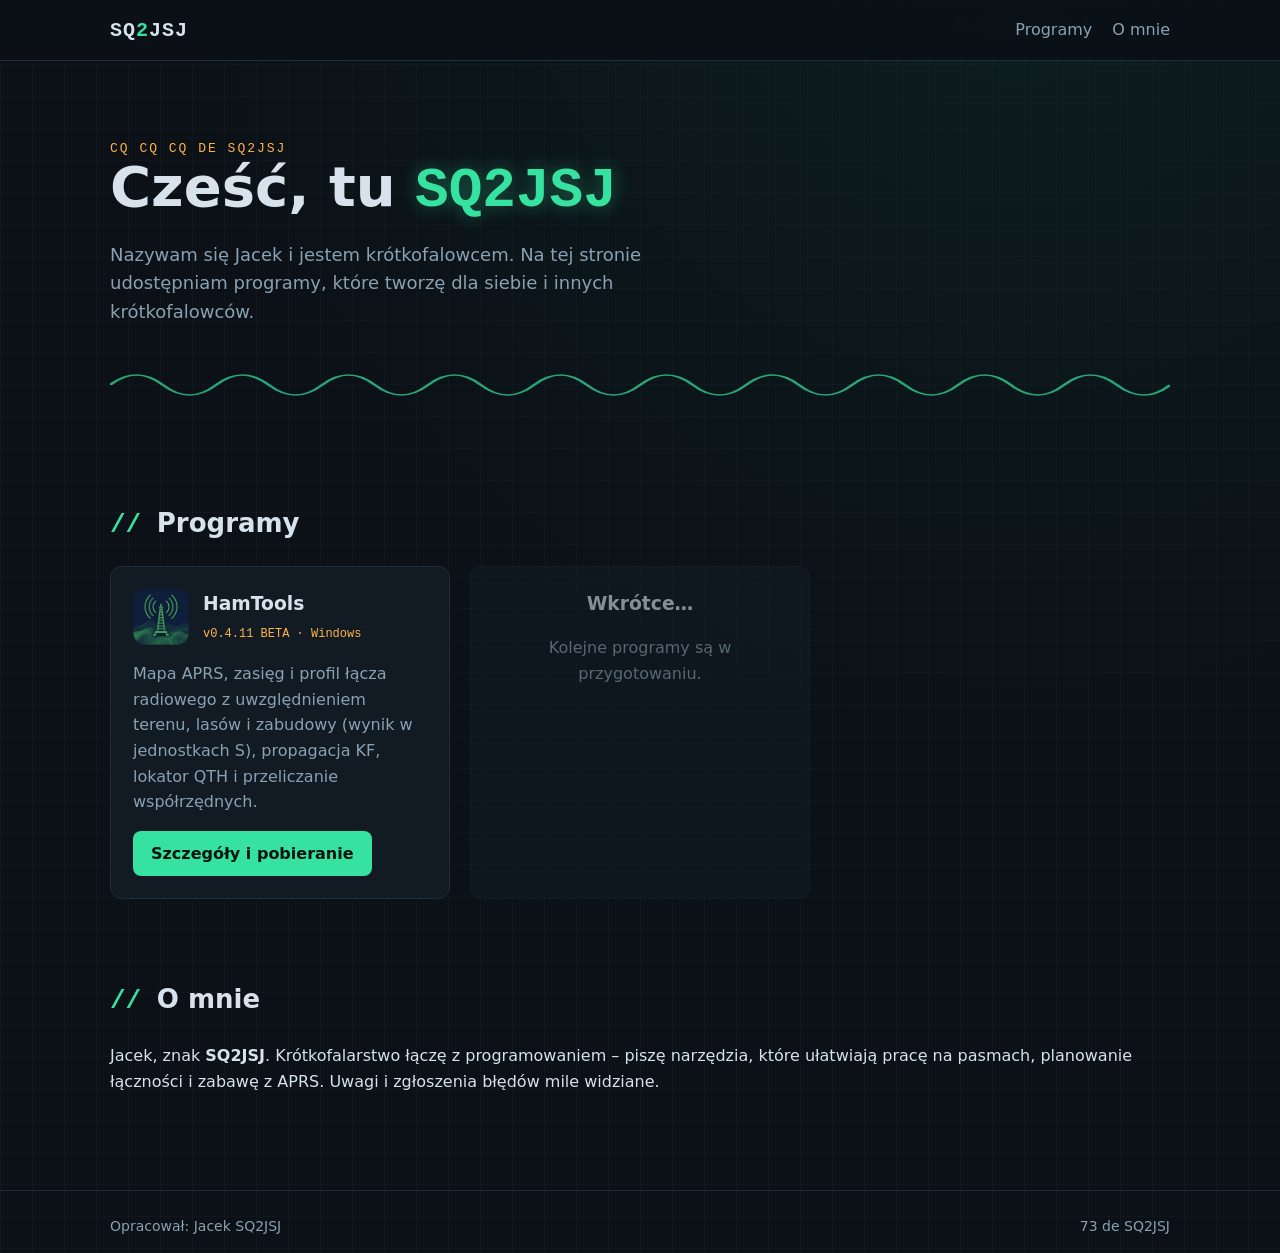
==== index.html @ 062925ce "Strona SQ2JSJ: HamTools" ====
<!DOCTYPE html><html lang="pl"><head><meta charset="utf-8"><meta name="viewport" content="width=device-width,initial-scale=1">
<title>SQ2JSJ – programy dla krótkofalowców</title><meta name="description" content="Strona Jacka SQ2JSJ – programy dla krótkofalowców.">
<link rel="icon" href="assets/favicon.png"><link rel="stylesheet" href="assets/style.css"></head><body>
<header><div class="wrap"><a class="logo" href="index.html">SQ<span>2</span>JSJ</a><nav><a href="#programy">Programy</a><a href="#o-mnie">O mnie</a></nav></div></header>
<main class="wrap">
<div class="hero"><div class="tag">CQ CQ CQ de SQ2JSJ</div><h1>Cześć, tu <span class="cs">SQ2JSJ</span></h1>
<p>Nazywam się Jacek i jestem krótkofalowcem. Na tej stronie udostępniam programy, które tworzę dla siebie i innych krótkofalowców.</p><svg class="wave" viewBox="0 0 400 40" preserveAspectRatio="none" width="100%"><path d="M0 20 Q10 0 20 20 T40 20 T60 20 T80 20 T100 20 T120 20 T140 20 T160 20 T180 20 T200 20 T220 20 T240 20 T260 20 T280 20 T300 20 T320 20 T340 20 T360 20 T380 20 T400 20" fill="none" stroke="#36e2a0" stroke-width="1.5"/></svg></div>
<section id="programy"><h2>Programy</h2><div class="cards">
<article class="card"><div class="top"><img src="assets/img/hamtools-icon.png" alt="Ikona HamTools"><div><h3>HamTools</h3><span class="ver">v0.4.11 BETA · Windows</span></div></div>
<p>Mapa APRS, zasięg i profil łącza radiowego z uwzględnieniem terenu, lasów i zabudowy (wynik w jednostkach S), propagacja KF, lokator QTH i przeliczanie współrzędnych.</p>
<div><a class="btn" href="programy/hamtools.html">Szczegóły i pobieranie</a></div></article>
<article class="card soon"><h3>Wkrótce…</h3><p>Kolejne programy są w przygotowaniu.</p></article>
</div></section>
<section id="o-mnie"><h2>O mnie</h2><p>Jacek, znak <strong>SQ2JSJ</strong>. Krótkofalarstwo łączę z programowaniem – piszę narzędzia, które ułatwiają pracę na pasmach, planowanie łączności i zabawę z APRS. Uwagi i zgłoszenia błędów mile widziane.</p></section>
</main><footer><div class="wrap"><span>Opracował: Jacek SQ2JSJ</span><span>73 de SQ2JSJ</span></div></footer></body></html>
---- assets/style.css ----
:root{--bg:#0b1117;--panel:#121b24;--line:#1f2d3a;--txt:#d7e2ec;--mut:#8aa0b3;--acc:#36e2a0;--acc2:#ffb347}
*{box-sizing:border-box}html{scroll-behavior:smooth}
body{margin:0;font:16px/1.6 system-ui,"Segoe UI",Roboto,sans-serif;color:var(--txt);background:var(--bg);background-image:radial-gradient(circle at 80% -10%,#123a2e55,transparent 50%),linear-gradient(#ffffff05 1px,transparent 1px),linear-gradient(90deg,#ffffff05 1px,transparent 1px);background-size:auto,32px 32px,32px 32px}
a{color:var(--acc)}.wrap{max-width:1100px;margin:0 auto;padding:0 20px}
header{border-bottom:1px solid var(--line);background:#0b1117dd;position:sticky;top:0;z-index:5;backdrop-filter:blur(6px)}
header .wrap{display:flex;align-items:center;justify-content:space-between;height:60px}
.logo{font:700 20px ui-monospace,Consolas,monospace;color:var(--txt);text-decoration:none;letter-spacing:1px}.logo span{color:var(--acc)}
nav a{color:var(--mut);text-decoration:none;margin-left:20px}nav a:hover{color:var(--acc)}
.hero{padding:80px 0 50px}.hero h1{font-size:clamp(32px,6vw,56px);margin:0 0 10px;line-height:1.1}
.hero h1 .cs{font-family:ui-monospace,Consolas,monospace;color:var(--acc);text-shadow:0 0 18px #36e2a066}
.hero p{color:var(--mut);max-width:640px;font-size:18px}.tag{font:13px ui-monospace,monospace;color:var(--acc2);letter-spacing:2px;text-transform:uppercase}
.wave{height:40px;margin-top:20px;opacity:.7}
section{padding:40px 0}h2{font-size:26px;margin:0 0 20px}h2:before{content:"// ";color:var(--acc);font-family:monospace}
.cards{display:grid;grid-template-columns:repeat(auto-fill,minmax(300px,1fr));gap:20px}
.card{background:var(--panel);border:1px solid var(--line);border-radius:12px;padding:22px;display:flex;flex-direction:column;transition:.2s}
.card:hover{border-color:var(--acc);transform:translateY(-2px)}
.card .top{display:flex;gap:14px;align-items:center}.card img{width:56px;height:56px;border-radius:10px}
.card h3{margin:0}.card p{color:var(--mut);flex:1}.ver{font:12px monospace;color:var(--acc2)}
.card.soon{border-style:dashed;opacity:.6;justify-content:center;text-align:center}
.btn{display:inline-block;padding:10px 18px;border-radius:8px;background:var(--acc);color:#04130d;font-weight:700;text-decoration:none;border:0}
.btn.ghost{background:transparent;color:var(--acc);border:1px solid var(--acc)}.btn+.btn{margin-left:10px}
.phead{display:flex;gap:24px;align-items:center;flex-wrap:wrap;padding:60px 0 30px}.phead img{width:110px;height:110px;border-radius:20px;box-shadow:0 0 30px #36e2a033}
.phead h1{margin:0;font-size:44px}
.feat{display:grid;grid-template-columns:repeat(auto-fill,minmax(250px,1fr));gap:16px}
.feat div{background:var(--panel);border:1px solid var(--line);border-left:3px solid var(--acc);border-radius:8px;padding:16px}.feat h3{margin:0 0 6px;font-size:17px}.feat p{margin:0;color:var(--mut);font-size:15px}
.gal{display:grid;grid-template-columns:repeat(auto-fill,minmax(320px,1fr));gap:18px}
.gal figure{margin:0;background:var(--panel);border:1px solid var(--line);border-radius:10px;overflow:hidden}
.gal img{width:100%;display:block;aspect-ratio:16/10;object-fit:cover;object-position:top left;cursor:zoom-in}.gal figcaption{padding:10px 14px;color:var(--mut);font-size:14px}
.req{background:var(--panel);border:1px solid var(--line);border-radius:12px;padding:24px}.req ul{margin:0 0 18px;padding-left:20px}
.badge{font:12px monospace;background:#ffb34722;color:var(--acc2);border:1px solid var(--acc2);border-radius:4px;padding:2px 6px}
#lb{position:fixed;inset:0;background:#000d;display:none;align-items:center;justify-content:center;z-index:9;cursor:zoom-out}#lb img{max-width:95vw;max-height:92vh}
footer{border-top:1px solid var(--line);margin-top:40px;padding:24px 0;color:var(--mut);font-size:14px}footer .wrap{display:flex;justify-content:space-between;flex-wrap:wrap;gap:8px}
@media(max-width:600px){nav a{margin-left:12px;font-size:14px}.hero{padding:50px 0 30px}.phead h1{font-size:34px}.btn+.btn{margin:10px 0 0}}
.soonbadge{display:inline-block;font-size:15px;padding:10px 16px;border-radius:8px}
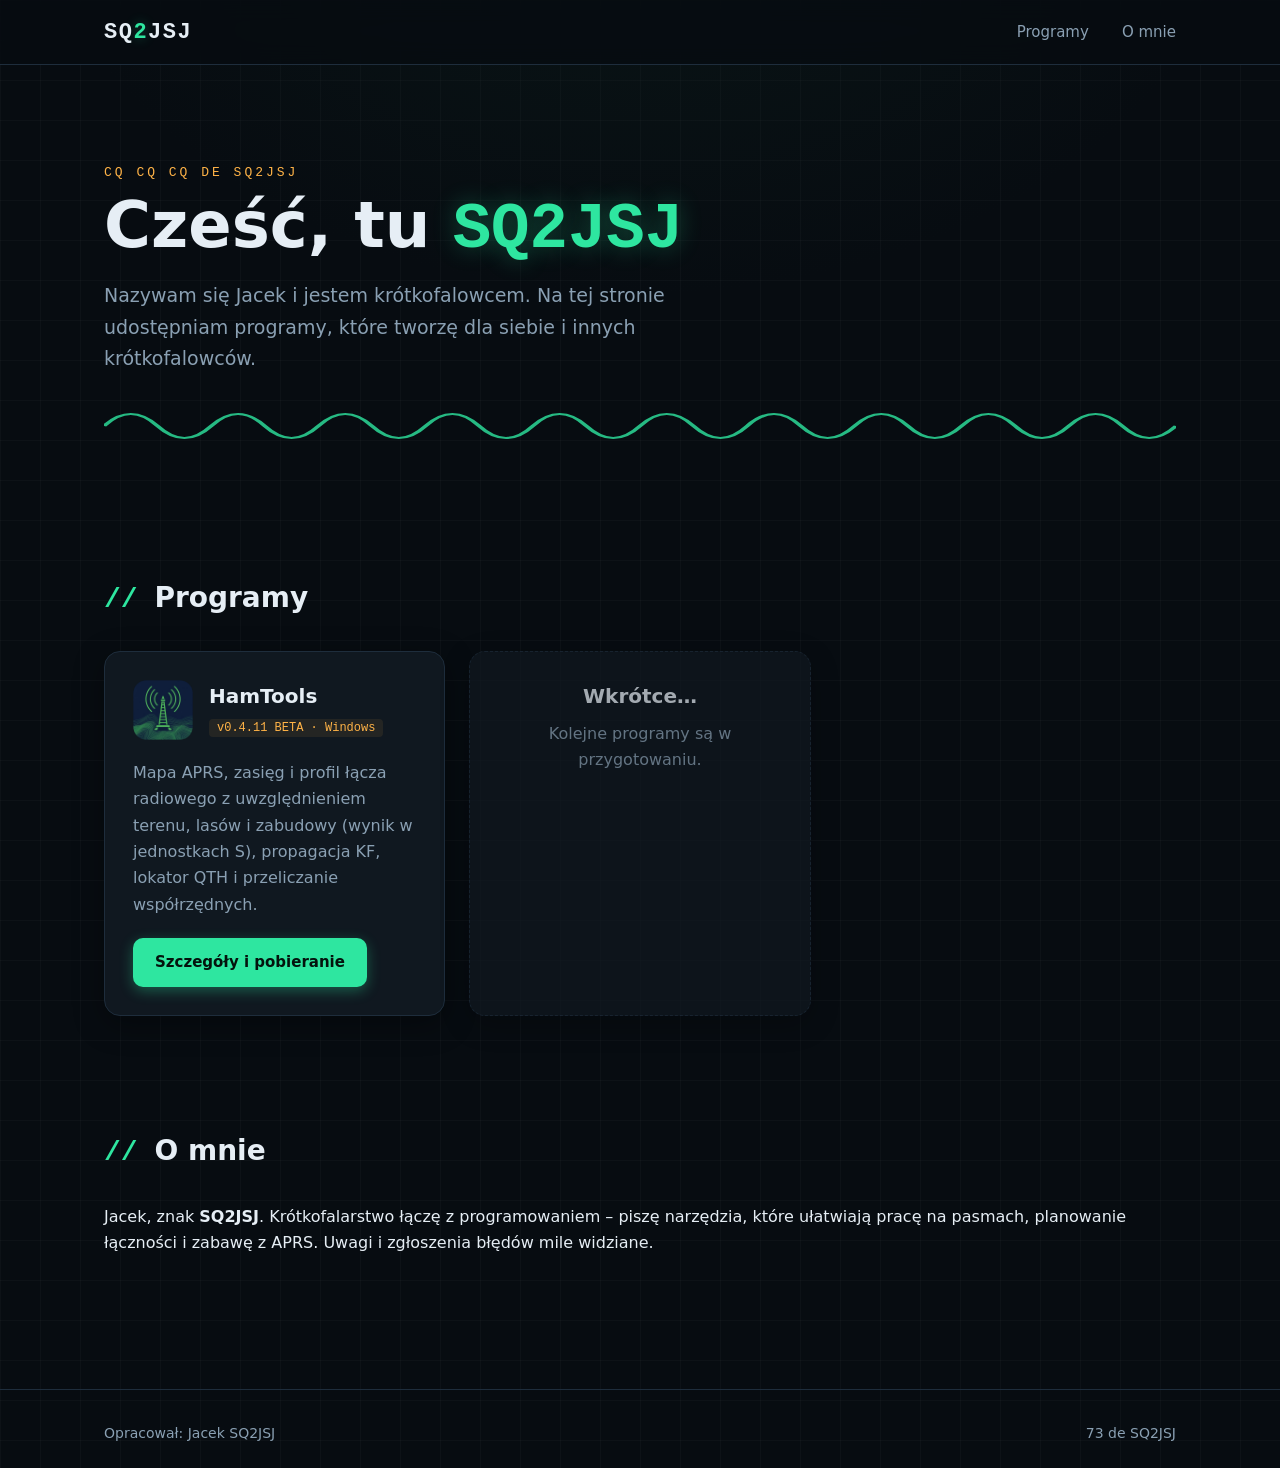
==== commit 7948cd60: "Update index.html" ====
--- a/index.html
+++ b/index.html
@@ -1,15 +1,64 @@
-<!DOCTYPE html><html lang="pl"><head><meta charset="utf-8"><meta name="viewport" content="width=device-width,initial-scale=1">
-<title>SQ2JSJ – programy dla krótkofalowców</title><meta name="description" content="Strona Jacka SQ2JSJ – programy dla krótkofalowców.">
-<link rel="icon" href="assets/favicon.png"><link rel="stylesheet" href="assets/style.css"></head><body>
-<header><div class="wrap"><a class="logo" href="index.html">SQ<span>2</span>JSJ</a><nav><a href="#programy">Programy</a><a href="#o-mnie">O mnie</a></nav></div></header>
+<!DOCTYPE html>
+<html lang="pl">
+<head>
+<meta charset="utf-8">
+<meta name="viewport" content="width=device-width,initial-scale=1">
+<title>SQ2JSJ – programy dla krótkofalowców</title>
+<meta name="description" content="Strona Jacka SQ2JSJ – programy dla krótkofalowców.">
+<link rel="icon" href="assets/favicon.png">
+<link rel="stylesheet" href="assets/style.css">
+</head>
+<body>
+<header>
+  <div class="wrap">
+    <a class="logo" href="index.html">SQ<span>2</span>JSJ</a>
+    <nav>
+      <a href="#programy">Programy</a>
+      <a href="#o-mnie">O mnie</a>
+    </nav>
+  </div>
+</header>
 <main class="wrap">
-<div class="hero"><div class="tag">CQ CQ CQ de SQ2JSJ</div><h1>Cześć, tu <span class="cs">SQ2JSJ</span></h1>
-<p>Nazywam się Jacek i jestem krótkofalowcem. Na tej stronie udostępniam programy, które tworzę dla siebie i innych krótkofalowców.</p><svg class="wave" viewBox="0 0 400 40" preserveAspectRatio="none" width="100%"><path d="M0 20 Q10 0 20 20 T40 20 T60 20 T80 20 T100 20 T120 20 T140 20 T160 20 T180 20 T200 20 T220 20 T240 20 T260 20 T280 20 T300 20 T320 20 T340 20 T360 20 T380 20 T400 20" fill="none" stroke="#36e2a0" stroke-width="1.5"/></svg></div>
-<section id="programy"><h2>Programy</h2><div class="cards">
-<article class="card"><div class="top"><img src="assets/img/hamtools-icon.png" alt="Ikona HamTools"><div><h3>HamTools</h3><span class="ver">v0.4.11 BETA · Windows</span></div></div>
-<p>Mapa APRS, zasięg i profil łącza radiowego z uwzględnieniem terenu, lasów i zabudowy (wynik w jednostkach S), propagacja KF, lokator QTH i przeliczanie współrzędnych.</p>
-<div><a class="btn" href="programy/hamtools.html">Szczegóły i pobieranie</a></div></article>
-<article class="card soon"><h3>Wkrótce…</h3><p>Kolejne programy są w przygotowaniu.</p></article>
-</div></section>
-<section id="o-mnie"><h2>O mnie</h2><p>Jacek, znak <strong>SQ2JSJ</strong>. Krótkofalarstwo łączę z programowaniem – piszę narzędzia, które ułatwiają pracę na pasmach, planowanie łączności i zabawę z APRS. Uwagi i zgłoszenia błędów mile widziane.</p></section>
-</main><footer><div class="wrap"><span>Opracował: Jacek SQ2JSJ</span><span>73 de SQ2JSJ</span></div></footer></body></html>
+  <div class="hero">
+    <div class="tag">CQ CQ CQ de SQ2JSJ</div>
+    <h1>Cześć, tu <span class="cs">SQ2JSJ</span></h1>
+    <p>Nazywam się Jacek i jestem krótkofalowcem. Na tej stronie udostępniam programy, które tworzę dla siebie i innych krótkofalowców.</p>
+    <svg class="wave" viewBox="0 0 400 40" preserveAspectRatio="none" width="100%">
+      <path d="M0 20 Q10 0 20 20 T40 20 T60 20 T80 20 T100 20 T120 20 T140 20 T160 20 T180 20 T200 20 T220 20 T240 20 T260 20 T280 20 T300 20 T320 20 T340 20 T360 20 T380 20 T400 20" fill="none" stroke="#2ee6a0" stroke-width="1.8"/>
+    </svg>
+  </div>
+
+  <section id="programy">
+    <h2>Programy</h2>
+    <div class="cards">
+      <article class="card">
+        <div class="top">
+          <img src="assets/img/hamtools-icon.png" alt="Ikona HamTools">
+          <div>
+            <h3>HamTools</h3>
+            <span class="ver">v0.4.11 BETA · Windows</span>
+          </div>
+        </div>
+        <p>Mapa APRS, zasięg i profil łącza radiowego z uwzględnieniem terenu, lasów i zabudowy (wynik w jednostkach S), propagacja KF, lokator QTH i przeliczanie współrzędnych.</p>
+        <div><a class="btn" href="programy/hamtools.html">Szczegóły i pobieranie</a></div>
+      </article>
+      <article class="card soon">
+        <h3>Wkrótce…</h3>
+        <p>Kolejne programy są w przygotowaniu.</p>
+      </article>
+    </div>
+  </section>
+
+  <section id="o-mnie">
+    <h2>O mnie</h2>
+    <p>Jacek, znak <strong>SQ2JSJ</strong>. Krótkofalarstwo łączę z programowaniem – piszę narzędzia, które ułatwiają pracę na pasmach, planowanie łączności i zabawę z APRS. Uwagi i zgłoszenia błędów mile widziane.</p>
+  </section>
+</main>
+<footer>
+  <div class="wrap">
+    <span>Opracował: Jacek SQ2JSJ</span>
+    <span>73 de SQ2JSJ</span>
+  </div>
+</footer>
+</body>
+</html>
--- a/assets/style.css
+++ b/assets/style.css
@@ -1,34 +1,192 @@
-:root{--bg:#0b1117;--panel:#121b24;--line:#1f2d3a;--txt:#d7e2ec;--mut:#8aa0b3;--acc:#36e2a0;--acc2:#ffb347}
-*{box-sizing:border-box}html{scroll-behavior:smooth}
-body{margin:0;font:16px/1.6 system-ui,"Segoe UI",Roboto,sans-serif;color:var(--txt);background:var(--bg);background-image:radial-gradient(circle at 80% -10%,#123a2e55,transparent 50%),linear-gradient(#ffffff05 1px,transparent 1px),linear-gradient(90deg,#ffffff05 1px,transparent 1px);background-size:auto,32px 32px,32px 32px}
-a{color:var(--acc)}.wrap{max-width:1100px;margin:0 auto;padding:0 20px}
-header{border-bottom:1px solid var(--line);background:#0b1117dd;position:sticky;top:0;z-index:5;backdrop-filter:blur(6px)}
-header .wrap{display:flex;align-items:center;justify-content:space-between;height:60px}
-.logo{font:700 20px ui-monospace,Consolas,monospace;color:var(--txt);text-decoration:none;letter-spacing:1px}.logo span{color:var(--acc)}
-nav a{color:var(--mut);text-decoration:none;margin-left:20px}nav a:hover{color:var(--acc)}
-.hero{padding:80px 0 50px}.hero h1{font-size:clamp(32px,6vw,56px);margin:0 0 10px;line-height:1.1}
-.hero h1 .cs{font-family:ui-monospace,Consolas,monospace;color:var(--acc);text-shadow:0 0 18px #36e2a066}
-.hero p{color:var(--mut);max-width:640px;font-size:18px}.tag{font:13px ui-monospace,monospace;color:var(--acc2);letter-spacing:2px;text-transform:uppercase}
-.wave{height:40px;margin-top:20px;opacity:.7}
-section{padding:40px 0}h2{font-size:26px;margin:0 0 20px}h2:before{content:"// ";color:var(--acc);font-family:monospace}
-.cards{display:grid;grid-template-columns:repeat(auto-fill,minmax(300px,1fr));gap:20px}
-.card{background:var(--panel);border:1px solid var(--line);border-radius:12px;padding:22px;display:flex;flex-direction:column;transition:.2s}
-.card:hover{border-color:var(--acc);transform:translateY(-2px)}
-.card .top{display:flex;gap:14px;align-items:center}.card img{width:56px;height:56px;border-radius:10px}
-.card h3{margin:0}.card p{color:var(--mut);flex:1}.ver{font:12px monospace;color:var(--acc2)}
-.card.soon{border-style:dashed;opacity:.6;justify-content:center;text-align:center}
-.btn{display:inline-block;padding:10px 18px;border-radius:8px;background:var(--acc);color:#04130d;font-weight:700;text-decoration:none;border:0}
-.btn.ghost{background:transparent;color:var(--acc);border:1px solid var(--acc)}.btn+.btn{margin-left:10px}
-.phead{display:flex;gap:24px;align-items:center;flex-wrap:wrap;padding:60px 0 30px}.phead img{width:110px;height:110px;border-radius:20px;box-shadow:0 0 30px #36e2a033}
-.phead h1{margin:0;font-size:44px}
-.feat{display:grid;grid-template-columns:repeat(auto-fill,minmax(250px,1fr));gap:16px}
-.feat div{background:var(--panel);border:1px solid var(--line);border-left:3px solid var(--acc);border-radius:8px;padding:16px}.feat h3{margin:0 0 6px;font-size:17px}.feat p{margin:0;color:var(--mut);font-size:15px}
-.gal{display:grid;grid-template-columns:repeat(auto-fill,minmax(320px,1fr));gap:18px}
-.gal figure{margin:0;background:var(--panel);border:1px solid var(--line);border-radius:10px;overflow:hidden}
-.gal img{width:100%;display:block;aspect-ratio:16/10;object-fit:cover;object-position:top left;cursor:zoom-in}.gal figcaption{padding:10px 14px;color:var(--mut);font-size:14px}
-.req{background:var(--panel);border:1px solid var(--line);border-radius:12px;padding:24px}.req ul{margin:0 0 18px;padding-left:20px}
-.badge{font:12px monospace;background:#ffb34722;color:var(--acc2);border:1px solid var(--acc2);border-radius:4px;padding:2px 6px}
-#lb{position:fixed;inset:0;background:#000d;display:none;align-items:center;justify-content:center;z-index:9;cursor:zoom-out}#lb img{max-width:95vw;max-height:92vh}
-footer{border-top:1px solid var(--line);margin-top:40px;padding:24px 0;color:var(--mut);font-size:14px}footer .wrap{display:flex;justify-content:space-between;flex-wrap:wrap;gap:8px}
-@media(max-width:600px){nav a{margin-left:12px;font-size:14px}.hero{padding:50px 0 30px}.phead h1{font-size:34px}.btn+.btn{margin:10px 0 0}}
-.soonbadge{display:inline-block;font-size:15px;padding:10px 16px;border-radius:8px}
+:root{
+  --bg:#070c11;
+  --panel:#101820;
+  --panel-hover:#15202a;
+  --line:#1e2d3c;
+  --txt:#e6eef5;
+  --mut:#8aa0b3;
+  --acc:#2ee6a0;
+  --acc-glow:#2ee6a055;
+  --acc2:#ffb347;
+  --shadow:0 8px 30px rgba(0,0,0,.35);
+}
+*{box-sizing:border-box}
+html{scroll-behavior:smooth}
+body{
+  margin:0;
+  font:16px/1.65 system-ui,"Segoe UI",Roboto,sans-serif;
+  color:var(--txt);
+  background:var(--bg);
+  background-image:
+    radial-gradient(ellipse 80% 50% at 50% -10%, #0f2a2255, transparent 60%),
+    linear-gradient(#ffffff06 1px, transparent 1px),
+    linear-gradient(90deg,#ffffff06 1px, transparent 1px);
+  background-size:auto, 40px 40px, 40px 40px;
+}
+a{color:var(--acc);text-decoration:none}
+a:hover{text-decoration:underline}
+.wrap{max-width:1120px;margin:0 auto;padding:0 24px}
+
+/* Header */
+header{
+  border-bottom:1px solid var(--line);
+  background:#070c11cc;
+  position:sticky;top:0;z-index:10;
+  backdrop-filter:blur(12px);
+}
+header .wrap{display:flex;align-items:center;justify-content:space-between;height:64px}
+.logo{
+  font:700 22px ui-monospace,Consolas,monospace;
+  color:var(--txt);letter-spacing:1.5px;
+  text-decoration:none;
+}
+.logo span{color:var(--acc);text-shadow:0 0 12px var(--acc-glow)}
+nav a{
+  color:var(--mut);margin-left:28px;font-size:15px;font-weight:500;
+  transition:color .2s;
+}
+nav a:hover{color:var(--acc);text-decoration:none}
+
+/* Hero */
+.hero{padding:100px 0 60px;text-align:left}
+.hero .tag{
+  font:13px ui-monospace,monospace;color:var(--acc2);
+  letter-spacing:3px;text-transform:uppercase;margin-bottom:12px;
+}
+.hero h1{
+  font-size:clamp(36px,7vw,64px);
+  margin:0 0 16px;line-height:1.05;font-weight:700;
+}
+.hero h1 .cs{
+  font-family:ui-monospace,Consolas,monospace;
+  color:var(--acc);
+  text-shadow:0 0 24px var(--acc-glow);
+}
+.hero p{color:var(--mut);max-width:640px;font-size:19px;margin:0}
+.wave{height:48px;margin-top:28px;opacity:.8}
+
+/* Sections */
+section{padding:56px 0}
+h2{
+  font-size:28px;margin:0 0 28px;font-weight:600;
+}
+h2:before{content:"// ";color:var(--acc);font-family:monospace;font-weight:700}
+
+/* Cards */
+.cards{display:grid;grid-template-columns:repeat(auto-fill,minmax(320px,1fr));gap:24px}
+.card{
+  background:var(--panel);
+  border:1px solid var(--line);
+  border-radius:16px;
+  padding:28px;
+  display:flex;flex-direction:column;
+  transition:all .25s ease;
+  box-shadow:var(--shadow);
+}
+.card:hover{
+  border-color:var(--acc);
+  transform:translateY(-4px);
+  background:var(--panel-hover);
+  box-shadow:0 12px 40px rgba(46,230,160,.12);
+}
+.card .top{display:flex;gap:16px;align-items:center;margin-bottom:12px}
+.card img{width:60px;height:60px;border-radius:12px;object-fit:cover}
+.card h3{margin:0;font-size:20px}
+.card p{color:var(--mut);flex:1;margin:8px 0 20px}
+.ver{font:12px monospace;color:var(--acc2);background:#ffb34715;padding:2px 8px;border-radius:4px}
+.card.soon{
+  border-style:dashed;opacity:.7;justify-content:center;text-align:center;
+  min-height:220px;
+}
+
+/* Buttons */
+.btn{
+  display:inline-block;padding:12px 22px;border-radius:10px;
+  background:var(--acc);color:#04130d;font-weight:700;font-size:15px;
+  text-decoration:none;border:0;transition:.2s;
+  box-shadow:0 4px 14px var(--acc-glow);
+}
+.btn:hover{transform:translateY(-1px);box-shadow:0 6px 20px var(--acc-glow);text-decoration:none}
+.btn.ghost{
+  background:transparent;color:var(--acc);border:1.5px solid var(--acc);
+  box-shadow:none;
+}
+.btn.ghost:hover{background:#2ee6a010}
+
+/* Program header */
+.phead{
+  display:flex;gap:28px;align-items:center;flex-wrap:wrap;
+  padding:70px 0 20px;
+}
+.phead img{
+  width:120px;height:120px;border-radius:24px;
+  box-shadow:0 0 40px var(--acc-glow);
+}
+.phead h1{margin:0;font-size:48px;line-height:1.1}
+.badge{
+  font:12px monospace;background:#ffb34722;color:var(--acc2);
+  border:1px solid var(--acc2);border-radius:6px;padding:3px 8px;vertical-align:middle;
+}
+
+/* Features */
+.feat{display:grid;grid-template-columns:repeat(auto-fill,minmax(260px,1fr));gap:20px}
+.feat div{
+  background:var(--panel);border:1px solid var(--line);
+  border-left:4px solid var(--acc);border-radius:12px;padding:20px;
+  transition:.2s;
+}
+.feat div:hover{border-color:var(--acc);transform:translateY(-2px)}
+.feat h3{margin:0 0 8px;font-size:17px}
+.feat p{margin:0;color:var(--mut);font-size:15px}
+
+/* Gallery */
+.gal{display:grid;grid-template-columns:repeat(auto-fill,minmax(340px,1fr));gap:22px}
+.gal figure{
+  margin:0;background:var(--panel);border:1px solid var(--line);
+  border-radius:14px;overflow:hidden;transition:.25s;
+  box-shadow:var(--shadow);
+}
+.gal figure:hover{transform:translateY(-3px);border-color:var(--acc)}
+.gal img{
+  width:100%;display:block;aspect-ratio:16/10;object-fit:cover;
+  object-position:top left;cursor:zoom-in;transition:.3s;
+}
+.gal figure:hover img{transform:scale(1.02)}
+.gal figcaption{padding:12px 16px;color:var(--mut);font-size:14px}
+
+/* Requirements */
+.req{
+  background:var(--panel);border:1px solid var(--line);
+  border-radius:16px;padding:32px;box-shadow:var(--shadow);
+}
+.req ul{margin:0 0 20px;padding-left:20px;line-height:1.8}
+.soonbadge{
+  display:inline-block;font-size:15px;padding:12px 20px;
+  border-radius:10px;background:#ffb34715;color:var(--acc2);border:1px solid var(--acc2);
+}
+
+/* Lightbox */
+#lb{
+  position:fixed;inset:0;background:#000c;display:none;
+  align-items:center;justify-content:center;z-index:100;cursor:zoom-out;
+  backdrop-filter:blur(4px);
+}
+#lb img{max-width:95vw;max-height:92vh;border-radius:8px;box-shadow:0 20px 60px #000}
+
+/* Footer */
+footer{
+  border-top:1px solid var(--line);margin-top:60px;padding:32px 0;
+  color:var(--mut);font-size:14px;
+}
+footer .wrap{display:flex;justify-content:space-between;flex-wrap:wrap;gap:12px}
+
+/* Mobile */
+@media(max-width:640px){
+  .hero{padding:70px 0 40px}
+  .hero h1{font-size:36px}
+  nav a{margin-left:16px;font-size:14px}
+  .phead{flex-direction:column;text-align:center;padding:40px 0 10px}
+  .phead h1{font-size:36px}
+  .cards,.feat,.gal{grid-template-columns:1fr}
+  .btn+.btn{margin-left:0;margin-top:10px;display:block;text-align:center}
+}
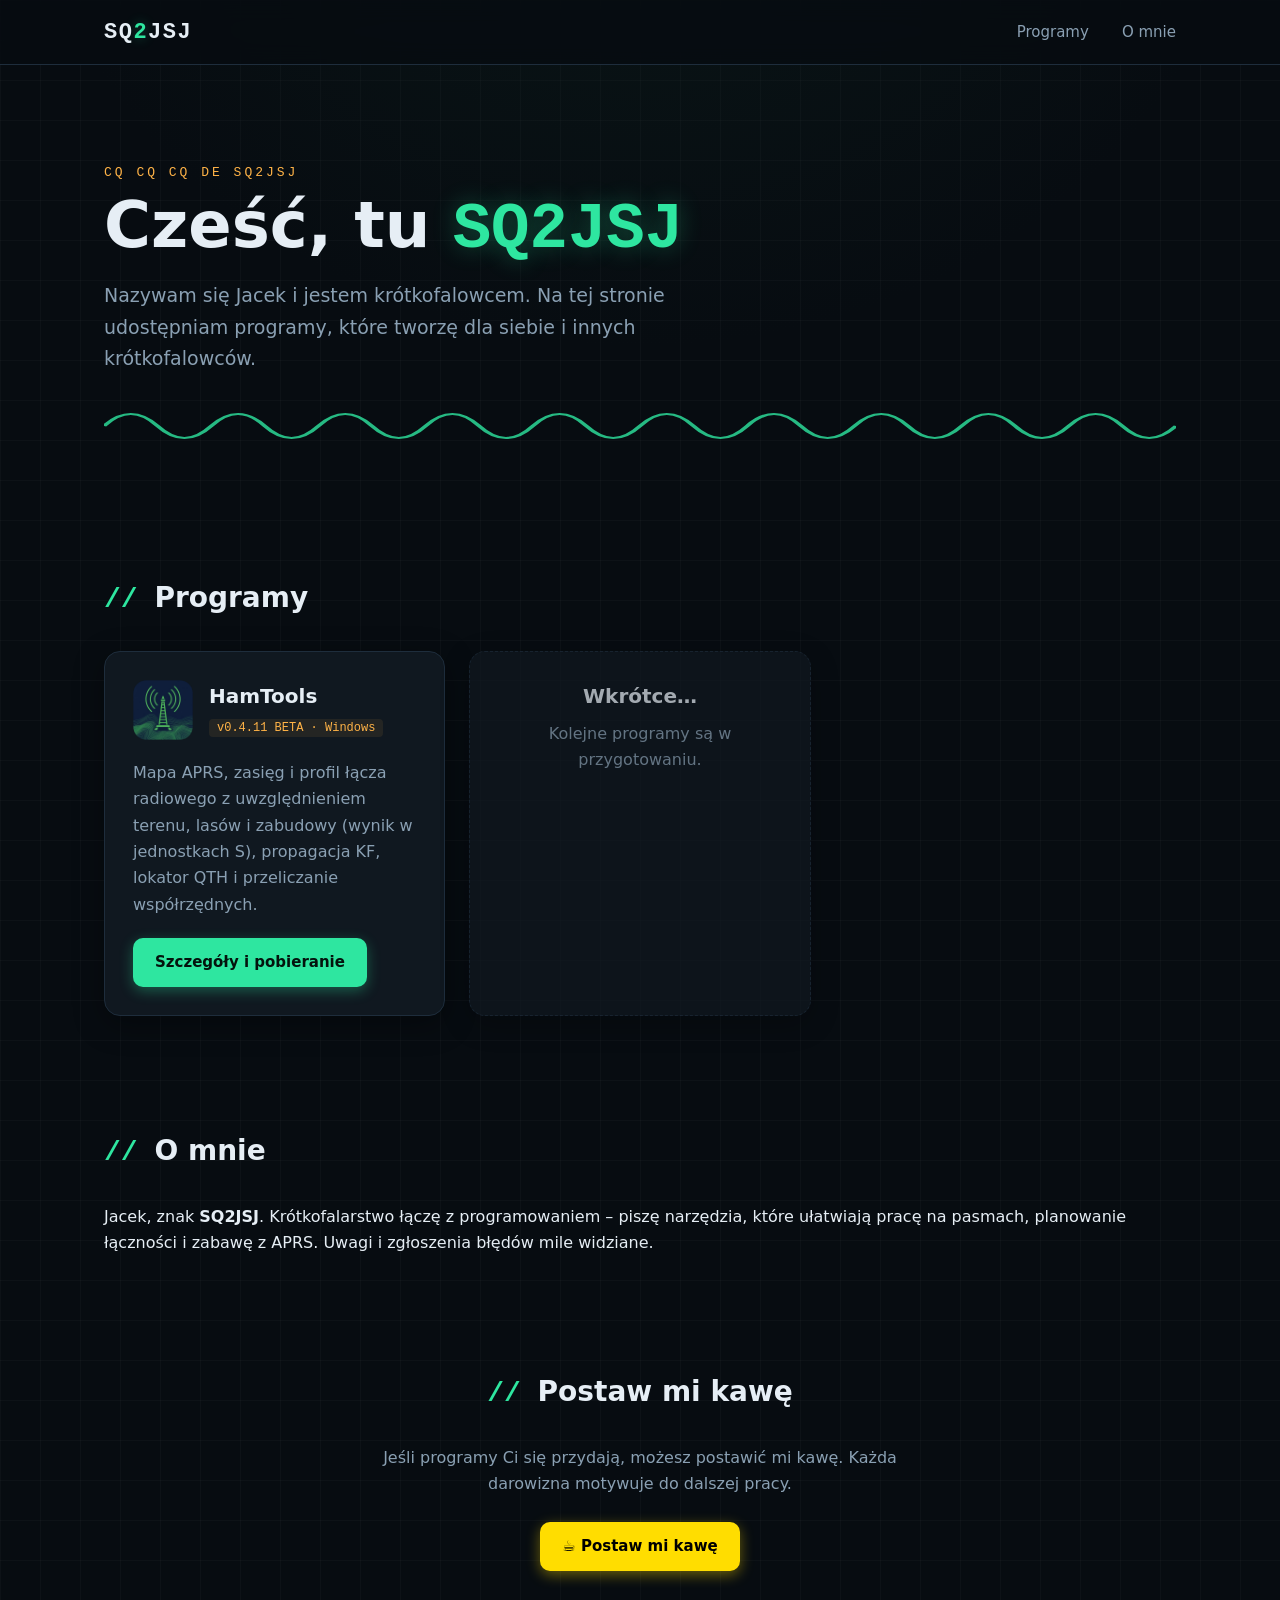
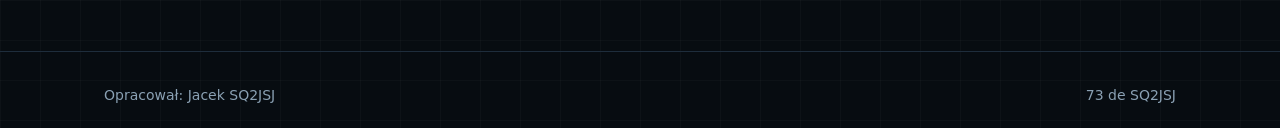
==== commit 2d01a989: "Update index.html" ====
--- a/index.html
+++ b/index.html
@@ -53,6 +53,14 @@
     <h2>O mnie</h2>
     <p>Jacek, znak <strong>SQ2JSJ</strong>. Krótkofalarstwo łączę z programowaniem – piszę narzędzia, które ułatwiają pracę na pasmach, planowanie łączności i zabawę z APRS. Uwagi i zgłoszenia błędów mile widziane.</p>
   </section>
+
+  <section id="darowizna" style="text-align:center;padding:40px 0 20px">
+    <h2>Postaw mi kawę</h2>
+    <p style="color:var(--mut);max-width:560px;margin:0 auto 24px">Jeśli programy Ci się przydają, możesz postawić mi kawę. Każda darowizna motywuje do dalszej pracy.</p>
+    <a class="btn" href="https://buymeacoffee.com/sq2jsj" target="_blank" rel="noopener" style="background:#ffdd00;color:#000;box-shadow:0 4px 14px #ffdd0066">
+      ☕ Postaw mi kawę
+    </a>
+  </section>
 </main>
 <footer>
   <div class="wrap">
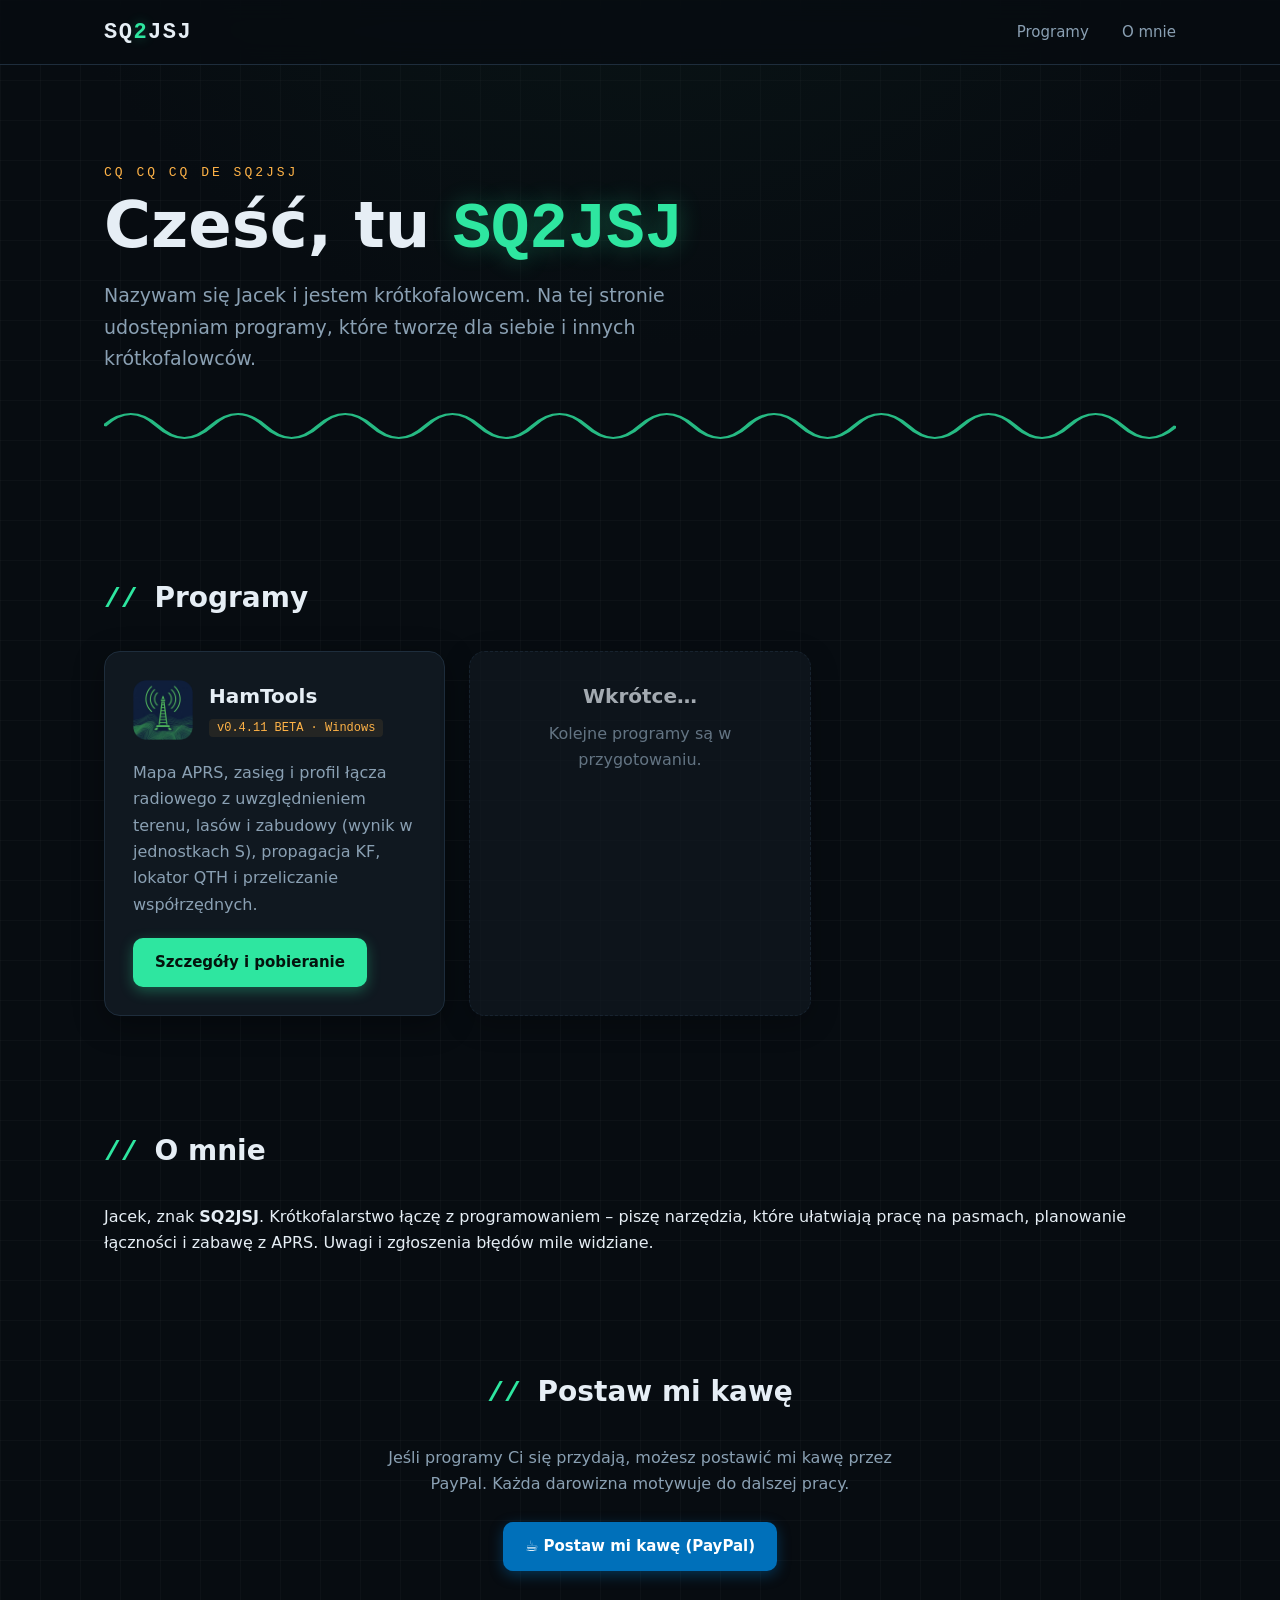
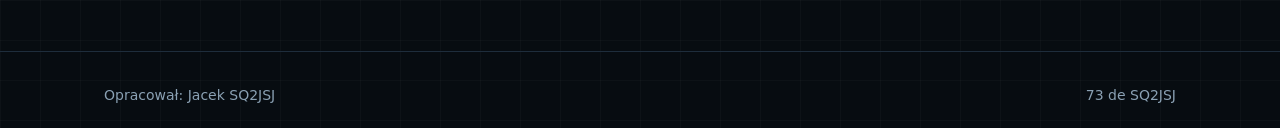
==== commit 7c6fe9fc: "Update index.html" ====
--- a/index.html
+++ b/index.html
@@ -56,9 +56,9 @@
 
   <section id="darowizna" style="text-align:center;padding:40px 0 20px">
     <h2>Postaw mi kawę</h2>
-    <p style="color:var(--mut);max-width:560px;margin:0 auto 24px">Jeśli programy Ci się przydają, możesz postawić mi kawę. Każda darowizna motywuje do dalszej pracy.</p>
-    <a class="btn" href="https://buymeacoffee.com/sq2jsj" target="_blank" rel="noopener" style="background:#ffdd00;color:#000;box-shadow:0 4px 14px #ffdd0066">
-      ☕ Postaw mi kawę
+    <p style="color:var(--mut);max-width:560px;margin:0 auto 24px">Jeśli programy Ci się przydają, możesz postawić mi kawę przez PayPal. Każda darowizna motywuje do dalszej pracy.</p>
+    <a class="btn" href="https://www.paypal.com/paypalme/SQ2JSJ" target="_blank" rel="noopener" style="background:#0070ba;color:#fff;box-shadow:0 4px 14px #0070ba66">
+      ☕ Postaw mi kawę (PayPal)
     </a>
   </section>
 </main>
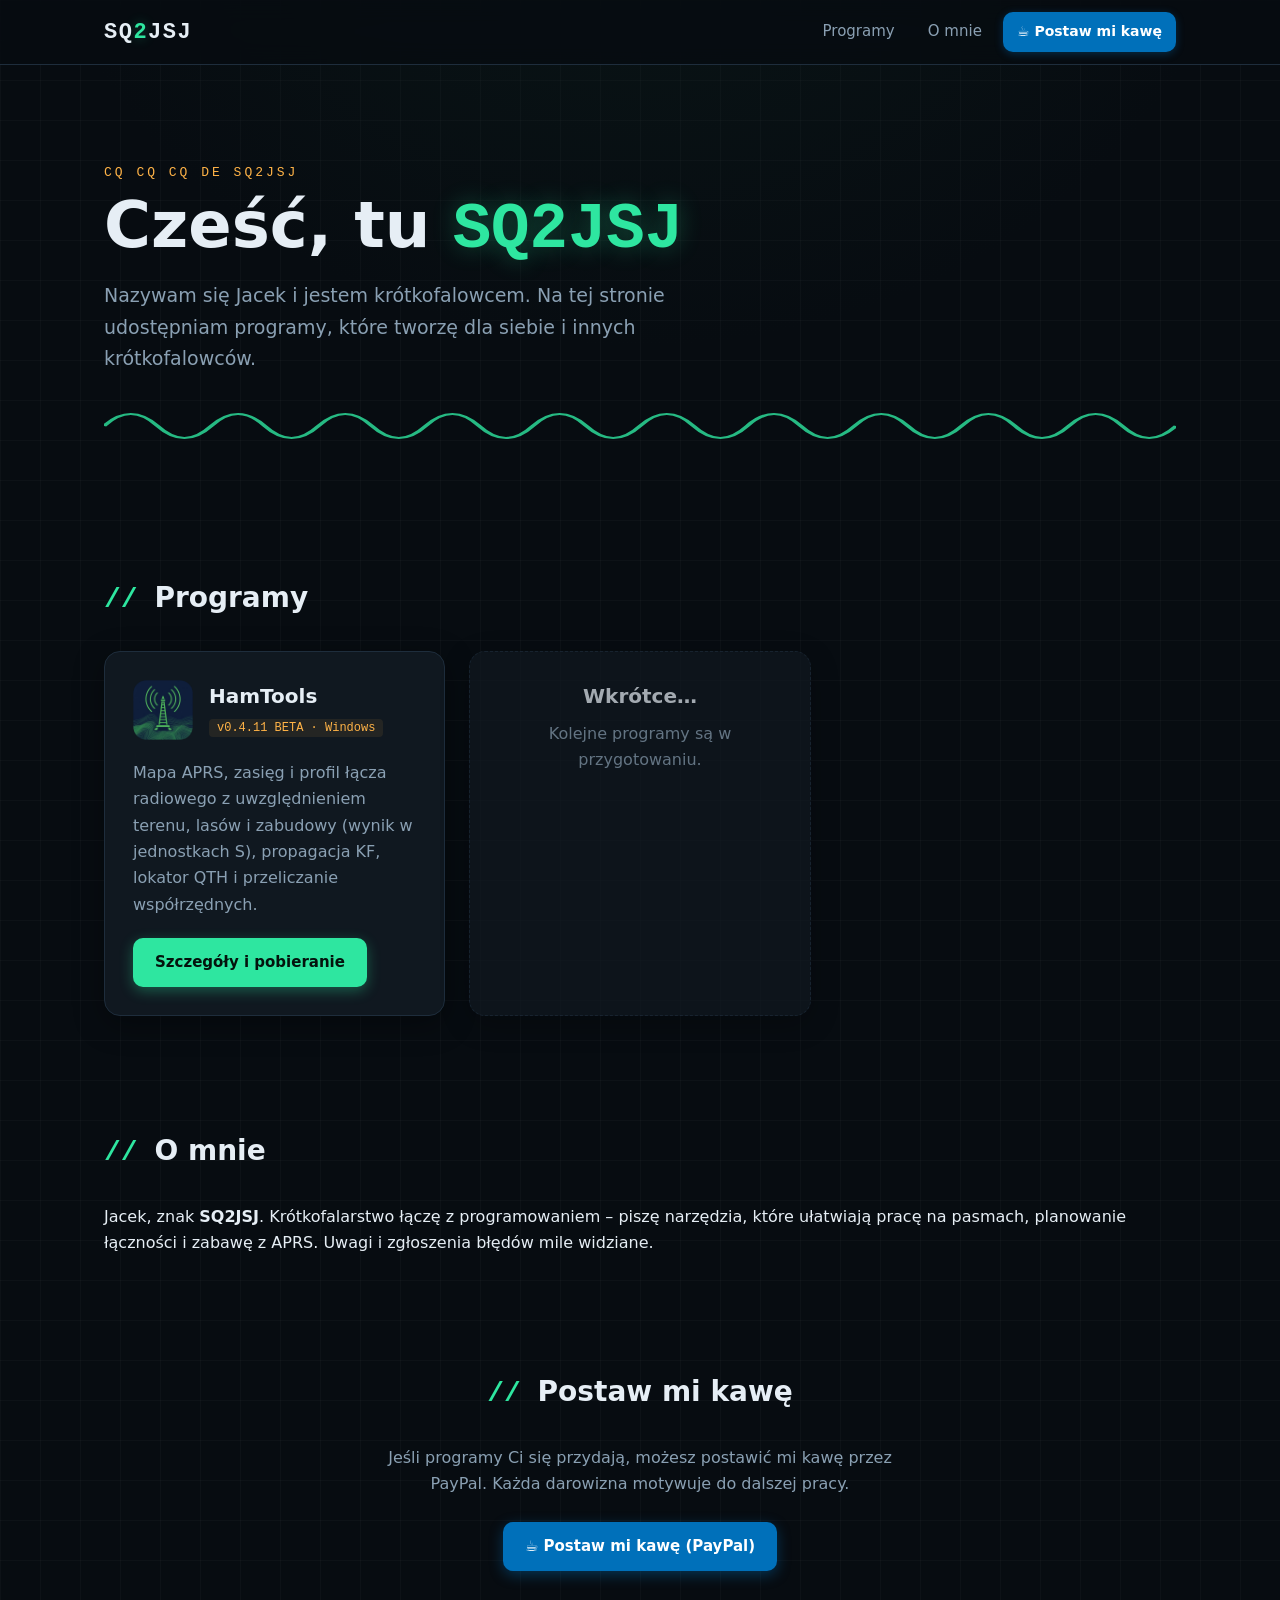
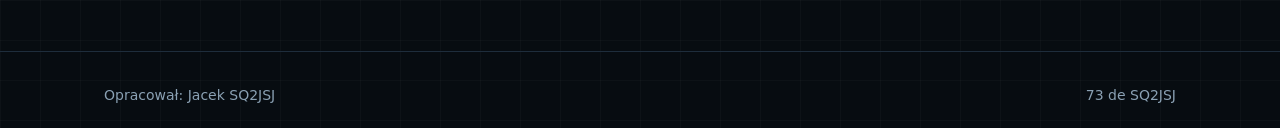
==== commit 30ad003c: "Update index.html" ====
--- a/index.html
+++ b/index.html
@@ -15,6 +15,7 @@
     <nav>
       <a href="#programy">Programy</a>
       <a href="#o-mnie">O mnie</a>
+      <a class="btn" href="https://www.paypal.com/paypalme/SQ2JSJ" target="_blank" rel="noopener" style="background:#0070ba;color:#fff;padding:8px 14px;font-size:14px;margin-left:16px;box-shadow:0 2px 8px #0070ba55">☕ Postaw mi kawę</a>
     </nav>
   </div>
 </header>
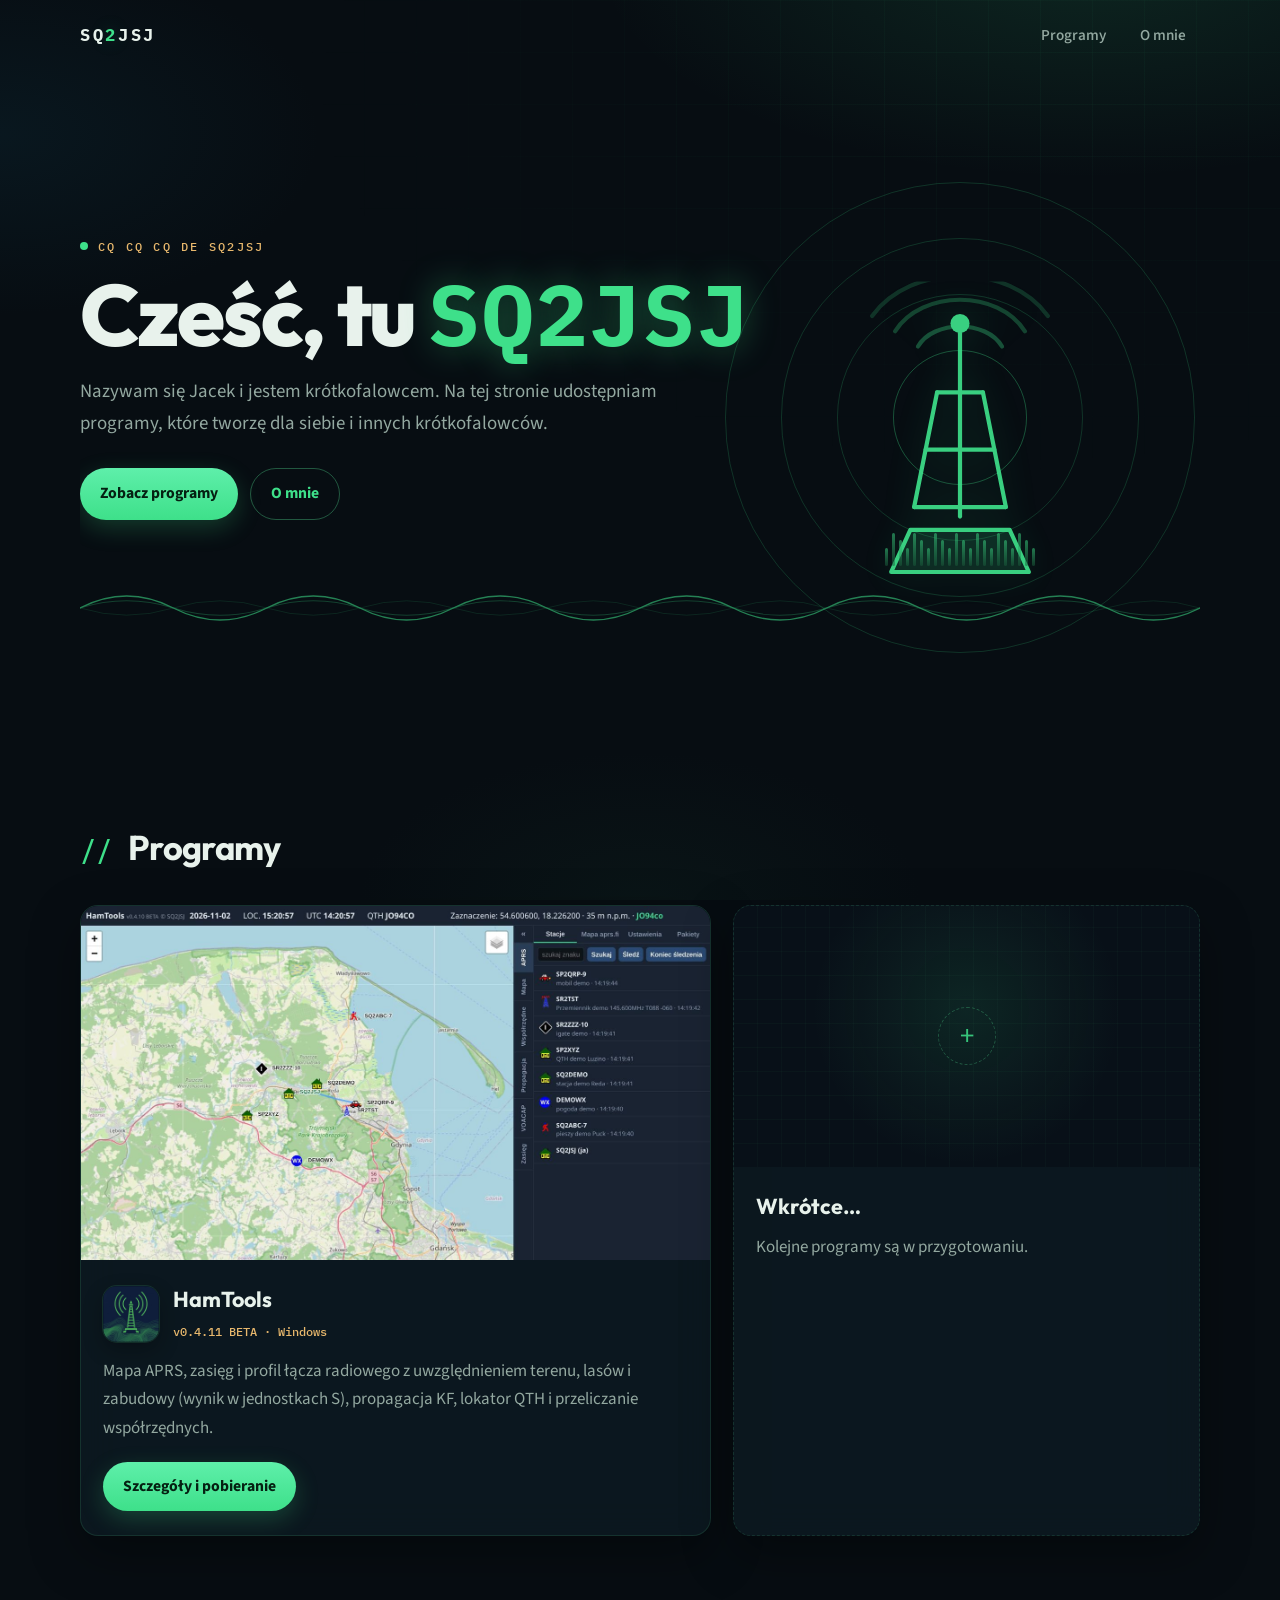
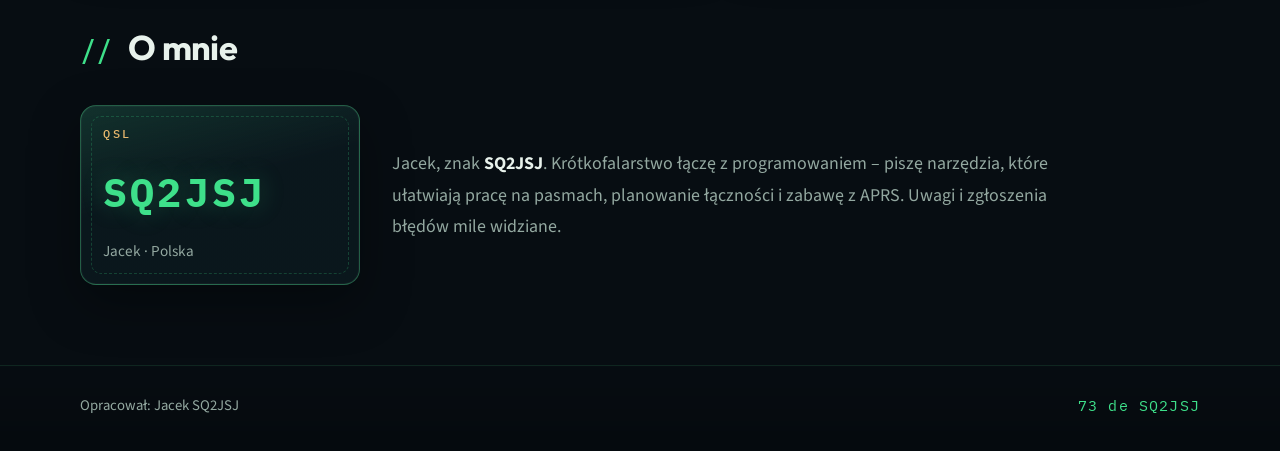
==== commit 307bb315: "Nowy wyglad strony" ====
--- a/index.html
+++ b/index.html
@@ -1,73 +1,113 @@
 <!DOCTYPE html>
 <html lang="pl">
 <head>
-<meta charset="utf-8">
-<meta name="viewport" content="width=device-width,initial-scale=1">
-<title>SQ2JSJ – programy dla krótkofalowców</title>
-<meta name="description" content="Strona Jacka SQ2JSJ – programy dla krótkofalowców.">
-<link rel="icon" href="assets/favicon.png">
-<link rel="stylesheet" href="assets/style.css">
+  <meta charset="utf-8">
+  <meta name="viewport" content="width=device-width, initial-scale=1">
+  <title>SQ2JSJ – programy dla krótkofalowców</title>
+  <meta name="description" content="Strona Jacka SQ2JSJ – programy dla krótkofalowców.">
+  <meta name="theme-color" content="#070d12">
+  <link rel="icon" href="assets/favicon.png">
+  <link rel="preconnect" href="https://fonts.googleapis.com">
+  <link rel="preconnect" href="https://fonts.gstatic.com" crossorigin>
+  <link href="https://fonts.googleapis.com/css2?family=IBM+Plex+Mono:wght@400;500;600;700&family=Outfit:wght@500;600;700;800&family=Source+Sans+3:wght@400;500;600;700&display=swap" rel="stylesheet">
+  <link rel="stylesheet" href="assets/style.css">
 </head>
 <body>
-<header>
-  <div class="wrap">
-    <a class="logo" href="index.html">SQ<span>2</span>JSJ</a>
-    <nav>
-      <a href="#programy">Programy</a>
-      <a href="#o-mnie">O mnie</a>
-      <a class="btn" href="https://www.paypal.com/paypalme/SQ2JSJ" target="_blank" rel="noopener" style="background:#0070ba;color:#fff;padding:8px 14px;font-size:14px;margin-left:16px;box-shadow:0 2px 8px #0070ba55">☕ Postaw mi kawę</a>
-    </nav>
-  </div>
-</header>
-<main class="wrap">
-  <div class="hero">
-    <div class="tag">CQ CQ CQ de SQ2JSJ</div>
-    <h1>Cześć, tu <span class="cs">SQ2JSJ</span></h1>
-    <p>Nazywam się Jacek i jestem krótkofalowcem. Na tej stronie udostępniam programy, które tworzę dla siebie i innych krótkofalowców.</p>
-    <svg class="wave" viewBox="0 0 400 40" preserveAspectRatio="none" width="100%">
-      <path d="M0 20 Q10 0 20 20 T40 20 T60 20 T80 20 T100 20 T120 20 T140 20 T160 20 T180 20 T200 20 T220 20 T240 20 T260 20 T280 20 T300 20 T320 20 T340 20 T360 20 T380 20 T400 20" fill="none" stroke="#2ee6a0" stroke-width="1.8"/>
-    </svg>
-  </div>
+  <div class="page-bg" aria-hidden="true"></div>
+  <a class="skip" href="#tresc">Przejdź do treści</a>
+  <header class="site-header">
+    <div class="wrap header-inner">
+      <a class="logo" href="index.html">SQ<span>2</span>JSJ</a>
+      <button class="nav-toggle" type="button" aria-label="Menu" aria-expanded="false" aria-controls="site-nav">
+        <span></span><span></span><span></span>
+      </button>
+      <nav id="site-nav">
+        <a href="#programy">Programy</a>
+        <a href="#o-mnie">O mnie</a>
+      </nav>
+    </div>
+  </header>
+  <main id="tresc">
+    <section class="hero wrap">
+      <div class="hero-visual" aria-hidden="true">
+        <div class="rings"><span></span><span></span><span></span><span></span></div>
+        <svg class="tower" viewBox="0 0 120 170" fill="none" stroke="currentColor" stroke-width="2.2" stroke-linecap="round" stroke-linejoin="round">
+          <path d="M38 34c8-14 36-14 44 0" opacity=".35"/>
+          <path d="M26 26c14-22 54-22 68 0" opacity=".28"/>
+          <path d="M14 18c20-28 72-28 92 0" opacity=".2"/>
+          <circle cx="60" cy="22" r="5" fill="currentColor" stroke="none"/>
+          <path d="M60 27v96"/>
+          <path d="M48 58h24M42 88h36M36 118h48"/>
+          <path d="M48 58L36 118M72 58L84 118"/>
+          <path d="M34 130h52l10 22H24z" fill="currentColor" fill-opacity=".12"/>
+        </svg>
+        <div class="spectrum">
+          <i></i><i></i><i></i><i></i><i></i><i></i><i></i><i></i><i></i><i></i><i></i><i></i><i></i><i></i><i></i><i></i><i></i><i></i><i></i><i></i><i></i><i></i>
+        </div>
+      </div>
+      <p class="tag"><span class="dot" aria-hidden="true"></span>CQ CQ CQ de SQ2JSJ</p>
+      <h1>Cześć, tu <span class="cs">SQ2JSJ</span></h1>
+      <p class="lead">Nazywam się Jacek i jestem krótkofalowcem. Na tej stronie udostępniam programy, które tworzę dla siebie i innych krótkofalowców.</p>
+      <div class="hero-actions">
+        <a class="btn" href="#programy">Zobacz programy</a>
+        <a class="btn ghost" href="#o-mnie">O mnie</a>
+      </div>
+      <svg class="hero-wave" viewBox="0 0 1200 80" preserveAspectRatio="none" aria-hidden="true">
+        <path class="wave-a" d="M0 40 Q50 10 100 40 T200 40 T300 40 T400 40 T500 40 T600 40 T700 40 T800 40 T900 40 T1000 40 T1100 40 T1200 40"/>
+        <path class="wave-b" d="M0 40 Q50 22 100 40 T200 40 T300 40 T400 40 T500 40 T600 40 T700 40 T800 40 T900 40 T1000 40 T1100 40 T1200 40"/>
+        <path class="wave-c" d="M0 40 Q50 58 100 40 T200 40 T300 40 T400 40 T500 40 T600 40 T700 40 T800 40 T900 40 T1000 40 T1100 40 T1200 40"/>
+      </svg>
+    </section>
 
-  <section id="programy">
-    <h2>Programy</h2>
-    <div class="cards">
-      <article class="card">
-        <div class="top">
-          <img src="assets/img/hamtools-icon.png" alt="Ikona HamTools">
-          <div>
-            <h3>HamTools</h3>
-            <span class="ver">v0.4.11 BETA · Windows</span>
+    <section id="programy" class="wrap">
+      <h2 class="reveal">Programy</h2>
+      <div class="cards">
+        <article class="card reveal">
+          <div class="card-preview">
+            <img src="assets/img/01-glowne.jpg" alt="" width="640" height="360">
           </div>
-        </div>
-        <p>Mapa APRS, zasięg i profil łącza radiowego z uwzględnieniem terenu, lasów i zabudowy (wynik w jednostkach S), propagacja KF, lokator QTH i przeliczanie współrzędnych.</p>
-        <div><a class="btn" href="programy/hamtools.html">Szczegóły i pobieranie</a></div>
-      </article>
-      <article class="card soon">
-        <h3>Wkrótce…</h3>
-        <p>Kolejne programy są w przygotowaniu.</p>
-      </article>
+          <div class="card-body">
+            <div class="top">
+              <img src="assets/img/hamtools-icon.png" alt="Ikona HamTools" width="56" height="56">
+              <div>
+                <h3>HamTools</h3>
+                <span class="ver">v0.4.11 BETA · Windows</span>
+              </div>
+            </div>
+            <p>Mapa APRS, zasięg i profil łącza radiowego z uwzględnieniem terenu, lasów i zabudowy (wynik w jednostkach S), propagacja KF, lokator QTH i przeliczanie współrzędnych.</p>
+            <a class="btn" href="programy/hamtools.html">Szczegóły i pobieranie</a>
+          </div>
+        </article>
+        <article class="card card-soon reveal reveal-delay-1">
+          <div class="card-preview card-preview-soon" aria-hidden="true">
+            <span class="soon-mark">+</span>
+          </div>
+          <div class="card-body">
+            <h3>Wkrótce…</h3>
+            <p>Kolejne programy są w przygotowaniu.</p>
+          </div>
+        </article>
+      </div>
+    </section>
+
+    <section id="o-mnie" class="wrap">
+      <h2 class="reveal">O mnie</h2>
+      <div class="about-grid reveal">
+        <aside class="qsl" aria-hidden="true">
+          <span class="qsl-label">QSL</span>
+          <div class="qsl-call">SQ2JSJ</div>
+          <p class="qsl-meta">Jacek · Polska</p>
+        </aside>
+        <p class="about-copy">Jacek, znak <strong>SQ2JSJ</strong>. Krótkofalarstwo łączę z programowaniem – piszę narzędzia, które ułatwiają pracę na pasmach, planowanie łączności i zabawę z APRS. Uwagi i zgłoszenia błędów mile widziane.</p>
+      </div>
+    </section>
+  </main>
+  <footer class="site-footer">
+    <div class="wrap footer-inner">
+      <span>Opracował: Jacek SQ2JSJ</span>
+      <span class="footer-73">73 de SQ2JSJ</span>
     </div>
-  </section>
-
-  <section id="o-mnie">
-    <h2>O mnie</h2>
-    <p>Jacek, znak <strong>SQ2JSJ</strong>. Krótkofalarstwo łączę z programowaniem – piszę narzędzia, które ułatwiają pracę na pasmach, planowanie łączności i zabawę z APRS. Uwagi i zgłoszenia błędów mile widziane.</p>
-  </section>
-
-  <section id="darowizna" style="text-align:center;padding:40px 0 20px">
-    <h2>Postaw mi kawę</h2>
-    <p style="color:var(--mut);max-width:560px;margin:0 auto 24px">Jeśli programy Ci się przydają, możesz postawić mi kawę przez PayPal. Każda darowizna motywuje do dalszej pracy.</p>
-    <a class="btn" href="https://www.paypal.com/paypalme/SQ2JSJ" target="_blank" rel="noopener" style="background:#0070ba;color:#fff;box-shadow:0 4px 14px #0070ba66">
-      ☕ Postaw mi kawę (PayPal)
-    </a>
-  </section>
-</main>
-<footer>
-  <div class="wrap">
-    <span>Opracował: Jacek SQ2JSJ</span>
-    <span>73 de SQ2JSJ</span>
-  </div>
-</footer>
+  </footer>
+  <script src="assets/app.js"></script>
 </body>
 </html>
--- a/assets/style.css
+++ b/assets/style.css
@@ -1,192 +1,896 @@
-:root{
-  --bg:#070c11;
-  --panel:#101820;
-  --panel-hover:#15202a;
-  --line:#1e2d3c;
-  --txt:#e6eef5;
-  --mut:#8aa0b3;
-  --acc:#2ee6a0;
-  --acc-glow:#2ee6a055;
-  --acc2:#ffb347;
-  --shadow:0 8px 30px rgba(0,0,0,.35);
-}
-*{box-sizing:border-box}
-html{scroll-behavior:smooth}
-body{
-  margin:0;
-  font:16px/1.65 system-ui,"Segoe UI",Roboto,sans-serif;
-  color:var(--txt);
-  background:var(--bg);
+/* SQ2JSJ – refined ham-radio theme */
+:root {
+  --bg: #070d12;
+  --bg-soft: #0b151c;
+  --panel: rgba(14, 28, 36, 0.72);
+  --panel-hover: rgba(18, 38, 46, 0.86);
+  --line: rgba(80, 210, 140, 0.14);
+  --line-strong: rgba(80, 210, 140, 0.38);
+  --txt: #e8f2ec;
+  --mut: #93a8a0;
+  --acc: #3ee08a;
+  --acc-dim: #1a5c3c;
+  --amber: #e8b86d;
+  --amber-dim: rgba(232, 184, 109, 0.16);
+  --glow: rgba(62, 224, 138, 0.28);
+  --shadow: 0 18px 50px rgba(0, 0, 0, 0.35);
+  --radius: 18px;
+  --header-h: 72px;
+  --wrap: 1120px;
+  --font-sans: "Source Sans 3", "Segoe UI", Roboto, sans-serif;
+  --font-display: "Outfit", "Segoe UI", sans-serif;
+  --font-mono: "IBM Plex Mono", ui-monospace, Consolas, monospace;
+  color-scheme: dark;
+}
+
+*, *::before, *::after { box-sizing: border-box; }
+html { scroll-behavior: smooth; }
+html, body { margin: 0; overflow-x: hidden; }
+body {
+  font: 17px/1.65 var(--font-sans);
+  color: var(--txt);
+  background: var(--bg);
+  min-height: 100vh;
+}
+img { max-width: 100%; height: auto; }
+a { color: var(--acc); }
+button { font: inherit; }
+
+.skip {
+  position: absolute;
+  left: 16px;
+  top: -60px;
+  z-index: 100;
+  background: var(--acc);
+  color: #04140c;
+  padding: 8px 14px;
+  border-radius: 8px;
+  font-weight: 700;
+  text-decoration: none;
+}
+.skip:focus { top: 12px; }
+
+/* Ambient page backdrop */
+.page-bg {
+  position: fixed;
+  inset: 0;
+  z-index: -2;
+  pointer-events: none;
+  background:
+    radial-gradient(ellipse 70% 45% at 85% -5%, rgba(46, 170, 110, 0.16), transparent 55%),
+    radial-gradient(ellipse 50% 40% at 0% 15%, rgba(18, 70, 90, 0.18), transparent 50%),
+    radial-gradient(ellipse 40% 30% at 50% 100%, rgba(20, 50, 40, 0.2), transparent 55%),
+    var(--bg);
+}
+.page-bg::after {
+  content: "";
+  position: absolute;
+  inset: 0;
   background-image:
-    radial-gradient(ellipse 80% 50% at 50% -10%, #0f2a2255, transparent 60%),
-    linear-gradient(#ffffff06 1px, transparent 1px),
-    linear-gradient(90deg,#ffffff06 1px, transparent 1px);
-  background-size:auto, 40px 40px, 40px 40px;
-}
-a{color:var(--acc);text-decoration:none}
-a:hover{text-decoration:underline}
-.wrap{max-width:1120px;margin:0 auto;padding:0 24px}
+    linear-gradient(rgba(62, 224, 138, 0.035) 1px, transparent 1px),
+    linear-gradient(90deg, rgba(62, 224, 138, 0.035) 1px, transparent 1px);
+  background-size: 52px 52px;
+  mask-image: radial-gradient(ellipse 80% 60% at 80% 10%, #000 10%, transparent 72%);
+}
+
+.wrap {
+  width: min(var(--wrap), calc(100% - 40px));
+  margin-inline: auto;
+}
 
 /* Header */
-header{
-  border-bottom:1px solid var(--line);
-  background:#070c11cc;
-  position:sticky;top:0;z-index:10;
-  backdrop-filter:blur(12px);
-}
-header .wrap{display:flex;align-items:center;justify-content:space-between;height:64px}
-.logo{
-  font:700 22px ui-monospace,Consolas,monospace;
-  color:var(--txt);letter-spacing:1.5px;
-  text-decoration:none;
-}
-.logo span{color:var(--acc);text-shadow:0 0 12px var(--acc-glow)}
-nav a{
-  color:var(--mut);margin-left:28px;font-size:15px;font-weight:500;
-  transition:color .2s;
-}
-nav a:hover{color:var(--acc);text-decoration:none}
+.site-header {
+  position: sticky;
+  top: 0;
+  z-index: 40;
+  height: var(--header-h);
+  display: flex;
+  align-items: center;
+  border-bottom: 1px solid transparent;
+  transition: background 0.3s ease, border-color 0.3s ease, box-shadow 0.3s ease;
+}
+.site-header.is-scrolled,
+.site-header.is-open {
+  background: rgba(7, 13, 18, 0.94);
+  backdrop-filter: blur(18px) saturate(1.2);
+  -webkit-backdrop-filter: blur(18px) saturate(1.2);
+  border-bottom-color: var(--line);
+  box-shadow: 0 10px 32px rgba(0, 0, 0, 0.28);
+}
+.header-inner {
+  display: flex;
+  align-items: center;
+  justify-content: space-between;
+  height: var(--header-h);
+  position: relative;
+}
+.logo {
+  font: 700 1.05rem/1 var(--font-mono);
+  letter-spacing: 0.16em;
+  color: var(--txt);
+  text-decoration: none;
+}
+.logo span {
+  color: var(--acc);
+  text-shadow: 0 0 18px var(--glow);
+}
+.logo:hover span { text-shadow: 0 0 26px var(--acc); }
+
+#site-nav {
+  display: flex;
+  align-items: center;
+  gap: 6px;
+}
+#site-nav a {
+  color: var(--mut);
+  text-decoration: none;
+  padding: 8px 14px;
+  border-radius: 999px;
+  font-weight: 550;
+  font-size: 0.95rem;
+  transition: color 0.2s, background 0.2s;
+}
+#site-nav a:hover,
+#site-nav a:focus-visible {
+  color: var(--acc);
+  background: rgba(62, 224, 138, 0.08);
+}
+
+.nav-toggle {
+  display: none;
+  width: 44px;
+  height: 44px;
+  border: 1px solid var(--line);
+  border-radius: 12px;
+  background: rgba(255, 255, 255, 0.03);
+  cursor: pointer;
+  align-items: center;
+  justify-content: center;
+  flex-direction: column;
+  gap: 5px;
+  padding: 0;
+  color: var(--txt);
+}
+.nav-toggle span {
+  display: block;
+  width: 18px;
+  height: 2px;
+  background: currentColor;
+  border-radius: 2px;
+  transition: transform 0.25s, opacity 0.25s;
+}
+.nav-toggle[aria-expanded="true"] span:nth-child(1) { transform: translateY(7px) rotate(45deg); }
+.nav-toggle[aria-expanded="true"] span:nth-child(2) { opacity: 0; }
+.nav-toggle[aria-expanded="true"] span:nth-child(3) { transform: translateY(-7px) rotate(-45deg); }
 
 /* Hero */
-.hero{padding:100px 0 60px;text-align:left}
-.hero .tag{
-  font:13px ui-monospace,monospace;color:var(--acc2);
-  letter-spacing:3px;text-transform:uppercase;margin-bottom:12px;
-}
-.hero h1{
-  font-size:clamp(36px,7vw,64px);
-  margin:0 0 16px;line-height:1.05;font-weight:700;
-}
-.hero h1 .cs{
-  font-family:ui-monospace,Consolas,monospace;
-  color:var(--acc);
-  text-shadow:0 0 24px var(--acc-glow);
-}
-.hero p{color:var(--mut);max-width:640px;font-size:19px;margin:0}
-.wave{height:48px;margin-top:28px;opacity:.8}
+.hero {
+  position: relative;
+  padding: 88px 0 72px;
+  min-height: calc(88vh - var(--header-h));
+  display: flex;
+  flex-direction: column;
+  justify-content: center;
+  overflow: hidden;
+}
+.hero-visual {
+  position: absolute;
+  right: max(-40px, calc(50% - 640px));
+  top: 48%;
+  transform: translateY(-50%);
+  width: min(560px, 48vw);
+  height: min(560px, 48vw);
+  pointer-events: none;
+  z-index: -1;
+}
+.rings {
+  position: absolute;
+  inset: 0;
+}
+.rings span {
+  position: absolute;
+  inset: 8%;
+  border: 1px solid rgba(62, 224, 138, 0.18);
+  border-radius: 50%;
+  animation: ring-pulse 7s ease-out infinite;
+}
+.rings span:nth-child(2) { inset: 18%; animation-delay: 1.6s; }
+.rings span:nth-child(3) { inset: 28%; animation-delay: 3.2s; }
+.rings span:nth-child(4) { inset: 38%; animation-delay: 4.8s; border-color: rgba(62, 224, 138, 0.32); }
+@keyframes ring-pulse {
+  0% { transform: scale(0.82); opacity: 0.7; }
+  70% { opacity: 0.15; }
+  100% { transform: scale(1.18); opacity: 0; }
+}
+.tower {
+  position: absolute;
+  left: 50%;
+  top: 50%;
+  width: 42%;
+  height: 58%;
+  transform: translate(-50%, -42%);
+  color: var(--acc);
+  filter: drop-shadow(0 0 18px var(--glow));
+  opacity: 0.92;
+}
+.spectrum {
+  position: absolute;
+  left: 50%;
+  top: 68%;
+  transform: translateX(-50%);
+  display: flex;
+  align-items: flex-end;
+  gap: 4px;
+  height: 48px;
+  opacity: 0.5;
+}
+.spectrum i {
+  display: block;
+  width: 3px;
+  height: 30%;
+  border-radius: 2px;
+  background: linear-gradient(to top, var(--acc-dim), var(--acc));
+  animation: bar 1.3s ease-in-out infinite alternate;
+  transform-origin: bottom;
+}
+.spectrum i:nth-child(3n) { animation-duration: 1.05s; height: 55%; }
+.spectrum i:nth-child(3n+1) { animation-duration: 1.55s; height: 38%; }
+.spectrum i:nth-child(3n+2) { animation-duration: 0.9s; height: 70%; }
+.spectrum i:nth-child(even) { animation-delay: 0.25s; }
+@keyframes bar {
+  from { transform: scaleY(0.35); }
+  to { transform: scaleY(1); }
+}
+
+.tag {
+  display: inline-flex;
+  align-items: center;
+  gap: 10px;
+  margin: 0 0 18px;
+  font: 500 0.78rem/1 var(--font-mono);
+  letter-spacing: 0.18em;
+  text-transform: uppercase;
+  color: var(--amber);
+}
+.tag .dot {
+  width: 8px;
+  height: 8px;
+  border-radius: 50%;
+  background: var(--acc);
+  box-shadow: 0 0 0 0 var(--glow);
+  animation: live 2.2s ease-out infinite;
+}
+@keyframes live {
+  0% { box-shadow: 0 0 0 0 rgba(62, 224, 138, 0.6); }
+  100% { box-shadow: 0 0 0 12px rgba(62, 224, 138, 0); }
+}
+
+.hero h1 {
+  margin: 0 0 18px;
+  max-width: 16ch;
+  font-family: var(--font-display);
+  font-weight: 800;
+  font-size: clamp(2.7rem, 7.2vw, 5.4rem);
+  line-height: 1.02;
+  letter-spacing: -0.03em;
+}
+.hero h1 .cs {
+  display: inline-block;
+  font-family: var(--font-mono);
+  font-weight: 700;
+  letter-spacing: 0.02em;
+  color: var(--acc);
+  text-shadow: 0 0 34px rgba(62, 224, 138, 0.4);
+}
+.lead, .hero > .lead, .hero-copy .lead {
+  margin: 0 0 28px;
+  max-width: 38rem;
+  color: var(--mut);
+  font-size: 1.18rem;
+  line-height: 1.7;
+}
+.hero-actions { display: flex; flex-wrap: wrap; gap: 12px; }
+
+.hero-wave {
+  display: block;
+  width: 100%;
+  height: 64px;
+  margin-top: 56px;
+  color: var(--acc);
+  opacity: 0.55;
+}
+.hero-wave path {
+  fill: none;
+  stroke: currentColor;
+  stroke-width: 1.6;
+  stroke-linecap: round;
+}
+.hero-wave path:nth-child(2) { opacity: 0.45; stroke-width: 1.2; }
+.hero-wave path:nth-child(3) { opacity: 0.25; stroke-width: 1; }
+.wave-a { animation: drift 7s ease-in-out infinite; }
+.wave-b { animation: drift 9s ease-in-out infinite reverse; }
+.wave-c { animation: drift 11s ease-in-out infinite; }
+@keyframes drift {
+  0%, 100% { transform: translateX(0); }
+  50% { transform: translateX(-28px); }
+}
+
+/* Buttons */
+.btn {
+  display: inline-flex;
+  align-items: center;
+  justify-content: center;
+  gap: 8px;
+  padding: 12px 20px;
+  border-radius: 999px;
+  background: linear-gradient(180deg, #5eefaa, var(--acc));
+  color: #052012;
+  font-weight: 700;
+  font-size: 0.98rem;
+  text-decoration: none;
+  border: 0;
+  box-shadow: 0 8px 24px rgba(62, 224, 138, 0.22);
+  transition: transform 0.2s, box-shadow 0.2s, filter 0.2s;
+}
+.btn:hover {
+  transform: translateY(-2px);
+  box-shadow: 0 12px 28px rgba(62, 224, 138, 0.32);
+  filter: brightness(1.05);
+}
+.btn.ghost {
+  background: transparent;
+  color: var(--acc);
+  border: 1px solid var(--line-strong);
+  box-shadow: none;
+}
+.btn.ghost:hover {
+  background: rgba(62, 224, 138, 0.08);
+  filter: none;
+}
 
 /* Sections */
-section{padding:56px 0}
-h2{
-  font-size:28px;margin:0 0 28px;font-weight:600;
-}
-h2:before{content:"// ";color:var(--acc);font-family:monospace;font-weight:700}
+section { padding: 28px 0 56px; }
+h2 {
+  margin: 0 0 28px;
+  font-family: var(--font-display);
+  font-size: clamp(1.7rem, 3vw, 2.15rem);
+  font-weight: 700;
+  letter-spacing: -0.02em;
+}
+h2::before {
+  content: "// ";
+  color: var(--acc);
+  font-family: var(--font-mono);
+  font-weight: 500;
+  font-size: 0.78em;
+  letter-spacing: 0;
+}
 
 /* Cards */
-.cards{display:grid;grid-template-columns:repeat(auto-fill,minmax(320px,1fr));gap:24px}
-.card{
-  background:var(--panel);
-  border:1px solid var(--line);
-  border-radius:16px;
-  padding:28px;
-  display:flex;flex-direction:column;
-  transition:all .25s ease;
-  box-shadow:var(--shadow);
-}
-.card:hover{
-  border-color:var(--acc);
-  transform:translateY(-4px);
-  background:var(--panel-hover);
-  box-shadow:0 12px 40px rgba(46,230,160,.12);
-}
-.card .top{display:flex;gap:16px;align-items:center;margin-bottom:12px}
-.card img{width:60px;height:60px;border-radius:12px;object-fit:cover}
-.card h3{margin:0;font-size:20px}
-.card p{color:var(--mut);flex:1;margin:8px 0 20px}
-.ver{font:12px monospace;color:var(--acc2);background:#ffb34715;padding:2px 8px;border-radius:4px}
-.card.soon{
-  border-style:dashed;opacity:.7;justify-content:center;text-align:center;
-  min-height:220px;
-}
-
-/* Buttons */
-.btn{
-  display:inline-block;padding:12px 22px;border-radius:10px;
-  background:var(--acc);color:#04130d;font-weight:700;font-size:15px;
-  text-decoration:none;border:0;transition:.2s;
-  box-shadow:0 4px 14px var(--acc-glow);
-}
-.btn:hover{transform:translateY(-1px);box-shadow:0 6px 20px var(--acc-glow);text-decoration:none}
-.btn.ghost{
-  background:transparent;color:var(--acc);border:1.5px solid var(--acc);
-  box-shadow:none;
-}
-.btn.ghost:hover{background:#2ee6a010}
-
-/* Program header */
-.phead{
-  display:flex;gap:28px;align-items:center;flex-wrap:wrap;
-  padding:70px 0 20px;
-}
-.phead img{
-  width:120px;height:120px;border-radius:24px;
-  box-shadow:0 0 40px var(--acc-glow);
-}
-.phead h1{margin:0;font-size:48px;line-height:1.1}
-.badge{
-  font:12px monospace;background:#ffb34722;color:var(--acc2);
-  border:1px solid var(--acc2);border-radius:6px;padding:3px 8px;vertical-align:middle;
+.cards {
+  display: grid;
+  grid-template-columns: 1.15fr 0.85fr;
+  gap: 22px;
+  align-items: stretch;
+}
+.card {
+  position: relative;
+  display: flex;
+  flex-direction: column;
+  background: var(--panel);
+  backdrop-filter: blur(18px);
+  -webkit-backdrop-filter: blur(18px);
+  border: 1px solid var(--line);
+  border-radius: var(--radius);
+  overflow: hidden;
+  box-shadow: var(--shadow);
+  transition: transform 0.35s ease, border-color 0.35s ease, box-shadow 0.35s ease, background 0.35s ease;
+}
+.card:hover {
+  transform: translateY(-6px);
+  border-color: var(--line-strong);
+  background: var(--panel-hover);
+  box-shadow: 0 22px 50px rgba(62, 224, 138, 0.1), var(--shadow);
+}
+.card-preview {
+  position: relative;
+  aspect-ratio: 16 / 9;
+  overflow: hidden;
+  background: #081018;
+}
+.card-preview img {
+  width: 100%;
+  height: 100%;
+  object-fit: cover;
+  object-position: top left;
+  display: block;
+  transition: transform 0.6s ease;
+}
+.card:hover .card-preview img { transform: scale(1.04); }
+.card-preview-soon {
+  display: grid;
+  place-items: center;
+  background:
+    radial-gradient(circle at 50% 40%, rgba(62, 224, 138, 0.1), transparent 55%),
+    repeating-linear-gradient(0deg, transparent, transparent 23px, rgba(62, 224, 138, 0.06) 24px),
+    repeating-linear-gradient(90deg, transparent, transparent 23px, rgba(62, 224, 138, 0.06) 24px),
+    #081018;
+  color: var(--acc);
+}
+.soon-mark {
+  width: 58px;
+  height: 58px;
+  border-radius: 50%;
+  border: 1px dashed var(--line-strong);
+  display: grid;
+  place-items: center;
+  font-size: 1.8rem;
+  font-weight: 400;
+  opacity: 0.85;
+}
+.card-body { padding: 22px 22px 24px; display: flex; flex-direction: column; flex: 1; }
+.card .top {
+  display: flex;
+  gap: 14px;
+  align-items: center;
+  margin-bottom: 12px;
+}
+.card .top > img {
+  width: 56px;
+  height: 56px;
+  border-radius: 14px;
+  box-shadow: 0 0 0 1px var(--line), 0 8px 20px rgba(0, 0, 0, 0.3);
+}
+.card h3 {
+  margin: 0;
+  font-family: var(--font-display);
+  font-size: 1.35rem;
+  font-weight: 700;
+}
+.ver {
+  display: inline-block;
+  margin-top: 3px;
+  font: 500 0.75rem/1.3 var(--font-mono);
+  color: var(--amber);
+}
+.card p {
+  color: var(--mut);
+  margin: 0 0 20px;
+  flex: 1;
+}
+.card .btn { align-self: flex-start; }
+.card-soon { border-style: dashed; }
+.card-soon .card-body { justify-content: center; }
+.card-soon h3 { margin-bottom: 8px; }
+
+/* About / QSL */
+.about-grid {
+  display: grid;
+  grid-template-columns: 280px 1fr;
+  gap: 32px;
+  align-items: center;
+}
+.qsl {
+  position: relative;
+  padding: 22px 22px 20px;
+  border-radius: 16px;
+  background:
+    linear-gradient(165deg, rgba(62, 224, 138, 0.12), rgba(10, 22, 28, 0.9) 45%),
+    #0c1a20;
+  border: 1px solid var(--line-strong);
+  box-shadow: var(--shadow), inset 0 0 0 1px rgba(255, 255, 255, 0.03);
+  overflow: hidden;
+  min-height: 180px;
+  display: flex;
+  flex-direction: column;
+  justify-content: space-between;
+}
+.qsl::before {
+  content: "";
+  position: absolute;
+  inset: 10px;
+  border: 1px dashed rgba(62, 224, 138, 0.22);
+  border-radius: 10px;
+  pointer-events: none;
+}
+.qsl-label {
+  font: 500 0.72rem/1 var(--font-mono);
+  letter-spacing: 0.22em;
+  text-transform: uppercase;
+  color: var(--amber);
+}
+.qsl-call {
+  font: 700 clamp(2rem, 4vw, 2.5rem)/1 var(--font-mono);
+  color: var(--acc);
+  letter-spacing: 0.08em;
+  text-shadow: 0 0 24px var(--glow);
+  margin: 14px 0 8px;
+}
+.qsl-meta { color: var(--mut); font-size: 0.95rem; margin: 0; }
+.about-copy {
+  margin: 0;
+  color: var(--mut);
+  font-size: 1.12rem;
+  line-height: 1.75;
+  max-width: 42rem;
+}
+.about-copy strong { color: var(--txt); }
+
+/* Product header */
+.phead {
+  display: grid;
+  grid-template-columns: auto 1fr;
+  gap: 32px;
+  align-items: center;
+  padding: 56px 0 20px;
+}
+.phead-icon {
+  position: relative;
+  width: 128px;
+  height: 128px;
+  flex-shrink: 0;
+}
+.phead-icon::before {
+  content: "";
+  position: absolute;
+  inset: -18px;
+  border-radius: 36px;
+  background: radial-gradient(circle, var(--glow), transparent 68%);
+  z-index: -1;
+}
+.phead-icon img {
+  width: 128px;
+  height: 128px;
+  border-radius: 28px;
+  box-shadow: 0 16px 40px rgba(0, 0, 0, 0.4), 0 0 0 1px var(--line);
+}
+.phead h1 {
+  margin: 0 0 12px;
+  font-family: var(--font-display);
+  font-size: clamp(2.4rem, 5vw, 3.6rem);
+  font-weight: 800;
+  letter-spacing: -0.03em;
+  display: flex;
+  flex-wrap: wrap;
+  align-items: center;
+  gap: 14px;
+}
+.phead .lead { margin-bottom: 22px; }
+
+.badge {
+  display: inline-flex;
+  align-items: center;
+  font: 600 0.78rem/1 var(--font-mono);
+  color: var(--amber);
+  background: var(--amber-dim);
+  border: 1px solid rgba(232, 184, 109, 0.35);
+  border-radius: 999px;
+  padding: 6px 12px;
+  letter-spacing: 0.04em;
+  vertical-align: middle;
 }
 
 /* Features */
-.feat{display:grid;grid-template-columns:repeat(auto-fill,minmax(260px,1fr));gap:20px}
-.feat div{
-  background:var(--panel);border:1px solid var(--line);
-  border-left:4px solid var(--acc);border-radius:12px;padding:20px;
-  transition:.2s;
-}
-.feat div:hover{border-color:var(--acc);transform:translateY(-2px)}
-.feat h3{margin:0 0 8px;font-size:17px}
-.feat p{margin:0;color:var(--mut);font-size:15px}
+.feat {
+  display: grid;
+  grid-template-columns: repeat(3, 1fr);
+  gap: 16px;
+}
+.feat article {
+  background: var(--panel);
+  backdrop-filter: blur(16px);
+  -webkit-backdrop-filter: blur(16px);
+  border: 1px solid var(--line);
+  border-radius: 16px;
+  padding: 22px 20px 20px;
+  transition: transform 0.3s ease, border-color 0.3s ease, box-shadow 0.3s ease;
+}
+.feat article:hover {
+  transform: translateY(-4px);
+  border-color: var(--line-strong);
+  box-shadow: 0 16px 36px rgba(0, 0, 0, 0.28);
+}
+.feat-icon {
+  width: 46px;
+  height: 46px;
+  border-radius: 13px;
+  display: grid;
+  place-items: center;
+  margin-bottom: 14px;
+  color: var(--acc);
+  background: rgba(62, 224, 138, 0.1);
+  border: 1px solid rgba(62, 224, 138, 0.2);
+}
+.feat-icon svg { width: 22px; height: 22px; }
+.feat h3 {
+  margin: 0 0 8px;
+  font-family: var(--font-display);
+  font-size: 1.12rem;
+  font-weight: 650;
+}
+.feat p {
+  margin: 0;
+  color: var(--mut);
+  font-size: 0.98rem;
+}
 
 /* Gallery */
-.gal{display:grid;grid-template-columns:repeat(auto-fill,minmax(340px,1fr));gap:22px}
-.gal figure{
-  margin:0;background:var(--panel);border:1px solid var(--line);
-  border-radius:14px;overflow:hidden;transition:.25s;
-  box-shadow:var(--shadow);
-}
-.gal figure:hover{transform:translateY(-3px);border-color:var(--acc)}
-.gal img{
-  width:100%;display:block;aspect-ratio:16/10;object-fit:cover;
-  object-position:top left;cursor:zoom-in;transition:.3s;
-}
-.gal figure:hover img{transform:scale(1.02)}
-.gal figcaption{padding:12px 16px;color:var(--mut);font-size:14px}
+.gal {
+  display: grid;
+  grid-template-columns: repeat(3, 1fr);
+  gap: 18px;
+}
+.gal figure {
+  margin: 0;
+  background: var(--panel);
+  border: 1px solid var(--line);
+  border-radius: 16px;
+  overflow: hidden;
+  cursor: zoom-in;
+  transition: transform 0.3s ease, border-color 0.3s ease, box-shadow 0.3s ease;
+}
+.gal figure:hover,
+.gal figure:focus-visible {
+  transform: translateY(-4px);
+  border-color: var(--line-strong);
+  box-shadow: 0 16px 36px rgba(0, 0, 0, 0.3);
+  outline: none;
+}
+.gal figure:focus-visible { box-shadow: 0 0 0 3px var(--glow); }
+.gal .thumb {
+  position: relative;
+  aspect-ratio: 16 / 10;
+  overflow: hidden;
+  background: #081018;
+}
+.gal img {
+  width: 100%;
+  height: 100%;
+  object-fit: cover;
+  object-position: top left;
+  display: block;
+  transition: transform 0.55s ease;
+}
+.gal figure:hover img { transform: scale(1.05); }
+.gal .zoom {
+  position: absolute;
+  right: 10px;
+  bottom: 10px;
+  width: 34px;
+  height: 34px;
+  border-radius: 10px;
+  display: grid;
+  place-items: center;
+  background: rgba(7, 13, 18, 0.72);
+  color: var(--txt);
+  opacity: 0;
+  transform: translateY(6px);
+  transition: opacity 0.25s, transform 0.25s;
+  pointer-events: none;
+}
+.gal figure:hover .zoom { opacity: 1; transform: none; }
+.gal figcaption {
+  padding: 12px 14px 14px;
+  color: var(--mut);
+  font-size: 0.92rem;
+}
+
+/* Lightbox */
+.lightbox {
+  position: fixed;
+  inset: 0;
+  z-index: 80;
+  display: flex;
+  align-items: center;
+  justify-content: center;
+  padding: 28px 72px 56px;
+  background: rgba(3, 6, 9, 0.86);
+  backdrop-filter: blur(14px);
+  -webkit-backdrop-filter: blur(14px);
+}
+.lightbox[hidden] { display: none !important; }
+.lightbox figure {
+  margin: 0;
+  max-width: min(1280px, 100%);
+  text-align: center;
+}
+.lightbox img {
+  max-width: 100%;
+  max-height: calc(100vh - 140px);
+  border-radius: 12px;
+  box-shadow: 0 24px 70px rgba(0, 0, 0, 0.55);
+  background: #000;
+}
+.lightbox figcaption {
+  margin-top: 14px;
+  color: var(--txt);
+  font-size: 0.98rem;
+}
+.lb-count {
+  position: absolute;
+  left: 24px;
+  top: 22px;
+  font: 500 0.85rem/1 var(--font-mono);
+  color: var(--mut);
+}
+.lb-btn {
+  position: absolute;
+  width: 48px;
+  height: 48px;
+  border: 1px solid var(--line);
+  border-radius: 50%;
+  background: rgba(14, 24, 30, 0.8);
+  color: var(--txt);
+  cursor: pointer;
+  display: grid;
+  place-items: center;
+  transition: background 0.2s, border-color 0.2s, color 0.2s;
+}
+.lb-btn:hover,
+.lb-btn:focus-visible {
+  background: rgba(62, 224, 138, 0.12);
+  border-color: var(--line-strong);
+  color: var(--acc);
+}
+.lb-close { top: 16px; right: 18px; }
+.lb-prev { left: 16px; top: 50%; transform: translateY(-50%); }
+.lb-next { right: 16px; top: 50%; transform: translateY(-50%); }
+.lb-btn svg { width: 22px; height: 22px; }
 
 /* Requirements */
-.req{
-  background:var(--panel);border:1px solid var(--line);
-  border-radius:16px;padding:32px;box-shadow:var(--shadow);
-}
-.req ul{margin:0 0 20px;padding-left:20px;line-height:1.8}
-.soonbadge{
-  display:inline-block;font-size:15px;padding:12px 20px;
-  border-radius:10px;background:#ffb34715;color:var(--acc2);border:1px solid var(--acc2);
-}
-
-/* Lightbox */
-#lb{
-  position:fixed;inset:0;background:#000c;display:none;
-  align-items:center;justify-content:center;z-index:100;cursor:zoom-out;
-  backdrop-filter:blur(4px);
-}
-#lb img{max-width:95vw;max-height:92vh;border-radius:8px;box-shadow:0 20px 60px #000}
+.req {
+  display: grid;
+  grid-template-columns: 1.2fr 0.8fr;
+  gap: 8px 32px;
+  background: var(--panel);
+  backdrop-filter: blur(16px);
+  border: 1px solid var(--line);
+  border-radius: var(--radius);
+  padding: 28px 30px;
+  box-shadow: var(--shadow);
+}
+.req h3 {
+  margin: 0 0 12px;
+  font-family: var(--font-display);
+  font-size: 1.2rem;
+}
+.req ul {
+  margin: 0;
+  padding-left: 1.15rem;
+  color: var(--mut);
+}
+.req li { margin: 6px 0; }
+.req li strong { color: var(--txt); }
+.req-cta {
+  display: flex;
+  flex-direction: column;
+  justify-content: center;
+  align-items: flex-start;
+  gap: 14px;
+  padding: 8px 0 8px 8px;
+  border-left: 1px solid var(--line);
+}
+.soonbadge {
+  font-size: 0.95rem;
+  padding: 12px 18px;
+  background: var(--amber-dim);
+}
+.req .note {
+  margin: 0;
+  color: var(--mut);
+  font-size: 0.92rem;
+}
 
 /* Footer */
-footer{
-  border-top:1px solid var(--line);margin-top:60px;padding:32px 0;
-  color:var(--mut);font-size:14px;
-}
-footer .wrap{display:flex;justify-content:space-between;flex-wrap:wrap;gap:12px}
-
-/* Mobile */
-@media(max-width:640px){
-  .hero{padding:70px 0 40px}
-  .hero h1{font-size:36px}
-  nav a{margin-left:16px;font-size:14px}
-  .phead{flex-direction:column;text-align:center;padding:40px 0 10px}
-  .phead h1{font-size:36px}
-  .cards,.feat,.gal{grid-template-columns:1fr}
-  .btn+.btn{margin-left:0;margin-top:10px;display:block;text-align:center}
-}
+.site-footer {
+  margin-top: 24px;
+  border-top: 1px solid var(--line);
+  background: linear-gradient(180deg, transparent, rgba(0, 0, 0, 0.22));
+  padding: 28px 0 32px;
+}
+.footer-inner {
+  display: flex;
+  justify-content: space-between;
+  align-items: center;
+  gap: 16px;
+  flex-wrap: wrap;
+  color: var(--mut);
+  font-size: 0.92rem;
+}
+.footer-73 {
+  font-family: var(--font-mono);
+  color: var(--acc);
+  letter-spacing: 0.08em;
+}
+
+/* Reveal */
+.reveal {
+  opacity: 0;
+  transform: translateY(22px);
+  transition: opacity 0.7s ease, transform 0.7s ease;
+}
+.reveal.is-visible {
+  opacity: 1;
+  transform: none;
+}
+.reveal-delay-1 { transition-delay: 0.08s; }
+.reveal-delay-2 { transition-delay: 0.16s; }
+
+/* Focus */
+:focus-visible {
+  outline: 2px solid var(--acc);
+  outline-offset: 3px;
+}
+
+/* Reduced motion */
+@media (prefers-reduced-motion: reduce) {
+  html { scroll-behavior: auto; }
+  .reveal { opacity: 1; transform: none; transition: none; }
+  .rings span, .spectrum i, .tag .dot, .wave-a, .wave-b, .wave-c,
+  .card, .feat article, .gal figure, .gal img, .btn {
+    animation: none !important;
+    transition: none !important;
+  }
+}
+
+/* Responsive */
+@media (max-width: 960px) {
+  .cards, .about-grid, .feat, .gal, .req, .phead {
+    grid-template-columns: 1fr 1fr;
+  }
+  .phead { grid-template-columns: auto 1fr; }
+  .req { grid-template-columns: 1fr; }
+  .req-cta { border-left: 0; border-top: 1px solid var(--line); padding: 18px 0 0; }
+  .hero-visual { opacity: 0.38; right: -8%; }
+}
+@media (max-width: 760px) {
+  :root { --header-h: 64px; }
+  .wrap { width: min(var(--wrap), calc(100% - 28px)); }
+  .site-header { height: auto; }
+  .header-inner { height: auto; min-height: var(--header-h); flex-wrap: wrap; }
+  .nav-toggle { display: flex; }
+  #site-nav {
+    display: none;
+    position: static;
+    top: auto;
+    left: auto;
+    right: auto;
+    width: 100%;
+    flex-basis: 100%;
+    transform: none;
+    flex-direction: column;
+    align-items: stretch;
+    gap: 4px;
+    padding: 6px 0 16px;
+    background: transparent;
+    border-bottom: 0;
+  }
+  #site-nav.is-open { display: flex; }
+  #site-nav a { padding: 12px 14px; background: rgba(255, 255, 255, 0.02); }
+  .site-header.is-open {
+    background: #0a1218;
+    backdrop-filter: none;
+    -webkit-backdrop-filter: none;
+  }
+  .tag { letter-spacing: 0.1em; }
+  .card-soon .card-preview { aspect-ratio: 16 / 8; }
+  .hero { padding: 52px 0 40px; min-height: 0; }
+  .hero h1 { max-width: none; }
+  .hero-visual { opacity: 0.22; width: 320px; height: 320px; right: -28%; top: 30%; }
+  .hero-wave { height: 44px; margin-top: 36px; }
+  .cards, .about-grid, .feat, .gal, .phead {
+    grid-template-columns: 1fr;
+  }
+  .phead { padding-top: 36px; gap: 20px; }
+  .phead-icon, .phead-icon img { width: 96px; height: 96px; }
+  .phead-icon img { border-radius: 22px; }
+  .lightbox { padding: 64px 16px 32px; }
+  .lb-prev { left: 6px; }
+  .lb-next { right: 6px; }
+  .lb-btn { width: 42px; height: 42px; }
+  .footer-inner { flex-direction: column; align-items: flex-start; }
+}
+
+@media (min-width: 761px) and (max-width: 1100px) {
+  .gal { grid-template-columns: repeat(2, 1fr); }
+}
